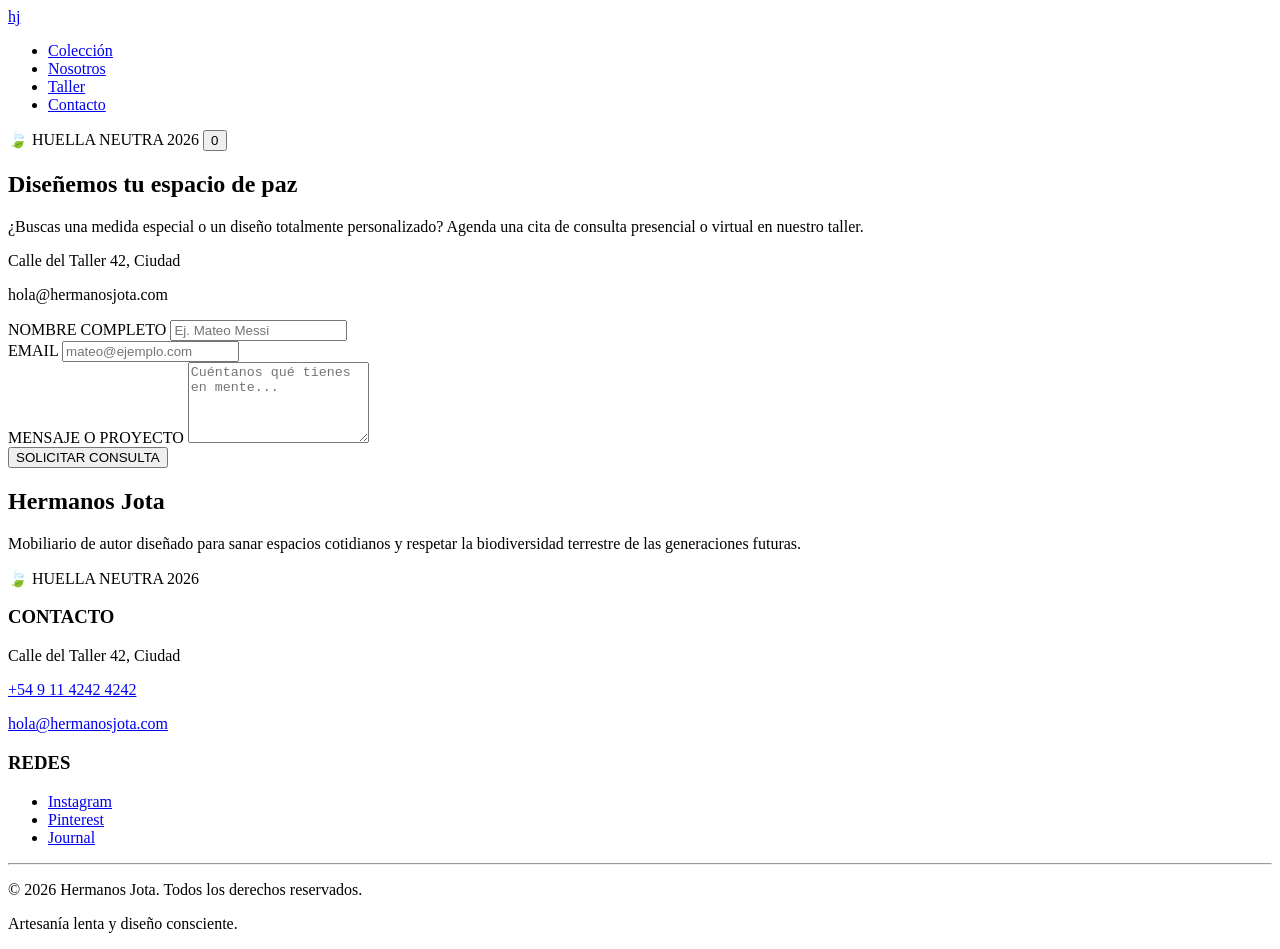
==== contacto.html @ 323327e2 "cree estructura HTML para home, contacto, productos y detalle" ====
<!DOCTYPE html>
<html lang="es">
<head>
    <meta charset="UTF-8">
    <meta name="viewport" content="width=device-width, initial-scale=1.0">
    <title>Hermanos Jota - Contacto</title>

    <link rel="preconnect" href="https://fonts.googleapis.com">
    <link rel="preconnect" href="https://fonts.gstatic.com" crossorigin>
    <link href="https://fonts.googleapis.com/css2?family=Inter:wght@300;400;500;700&family=Playfair+Display:ital,wght@0,400..700;1,400..700&display=swap" rel="stylesheet">

    <link rel="stylesheet" href="">
</head>
<body>
    <header class="encabezado-principal">
        <a href="index.html" class="logo">hj</a>
        <nav class="menu-navegacion">
            <ul>
                <li><a href="productos.html" class="enlace-navegacion">Colección</a></li>
                <li><a href="index.html#nosotros" class="enlace-navegacion">Nosotros</a></li>
                <li><a href="index.html#taller" class="enlace-navegacion">Taller</a></li>
                <li><a href="contacto.html" class="enlace-navegacion">Contacto</a></li>
            </ul>
        </nav>
        <div class="bloque-derecho-header">
            <span class="tag-huella">🍃 HUELLA NEUTRA 2026</span>
            <button class="boton-carrito" id="boton-carrito" aria-label="Ver carrito">
            <span id="contador-carrito">0</span>
            </button>
        </div>
    </header>

    <!--MAIN EXCLUSIVO DE LA PÁGINA DE CONTACTO-->
    <main>
        <section class="seccion-contacto-pagina">
            <!-- Izquierda: Textos -->
            <div class="info-contacto-pagina">
                <h1 class="titulo-contacto">Diseñemos tu espacio de paz</h1>
                <p class="descripcion-contacto">¿Buscas una medida especial o un diseño totalmente personalizado? Agenda una cita de consulta presencial o virtual en nuestro taller.</p>
                
                <p class="dato-contacto">Calle del Taller 42, Ciudad</p>
                <p class="dato-contacto">hola@hermanosjota.com</p>
            </div>

            <!--Derecha: Formulario-->
            <div class="formulario">
                <form id="formulario-contacto" class="formulario-contacto">
                    <div>
                        <div>
                            <label for="nombre">NOMBRE COMPLETO</label>
                            <input type="text" id="nombre" name="nombre" class="campo-formulario" placeholder="Ej. Mateo Messi" required>
                        </div>
                        <div>
                            <label for="email" >EMAIL</label>
                            <input type="email" id="email" name="email" class="campo-formulario" placeholder="mateo@ejemplo.com" required>
                        </div>
                    </div>

                    <div>
                        <label for="mensaje">MENSAJE O PROYECTO</label>
                        <textarea id="mensaje" name="mensaje" class="campo-formulario" rows="5" placeholder="Cuéntanos qué tienes en mente..." required></textarea>
                    </div>

                    <button type="submit" class="boton-principal">SOLICITAR CONSULTA</button>
                </form>
            </div>

        </section>
    </main>

    <footer class="pie-pagina">
        <div class="footer-contenido"> 
            <div class="footer-columna info-marca">
                <h2 class="footer-logo">Hermanos Jota</h2>
                <p class="footer-descripcion">
                    Mobiliario de autor diseñado para sanar espacios cotidianos y respetar la biodiversidad terrestre de las generaciones futuras.
                </p>
                <span class="tag-huella-footer">🍃 HUELLA NEUTRA 2026</span>
            </div>

            <div class="footer-columna">
                <h3 class="footer-titulo-seccion">CONTACTO</h3>
                <p>Calle del Taller 42, Ciudad</p>
                <p><a href="tel:+5491142424242">+54 9 11 4242 4242</a></p>
                <p><a href="mailto:hola@hermanosjota.com">hola@hermanosjota.com</a></p>
            </div>

            <div class="footer-columna">
                <h3 class="footer-titulo-seccion">REDES</h3>
                <ul class="footer-redes">
                    <li><a href="https://instagram.com" target="_blank" rel="noopener noreferrer">Instagram</a></li>
                    <li><a href="https://pinterest.com" target="_blank" rel="noopener noreferrer">Pinterest</a></li>
                    <li><a href="#">Journal</a></li>
                </ul>
            </div>
        </div>

        <hr class="footer-linea">

        <div class="footer-inferior">
            <p>&copy; 2026 Hermanos Jota. Todos los derechos reservados.</p>
            <p class="footer-eslogan">Artesanía lenta y diseño consciente.</p>
        </div>
    </footer>

    <!--Script de contacto-->
    <script src="js/contacto.js"></script>
</body>
</html>
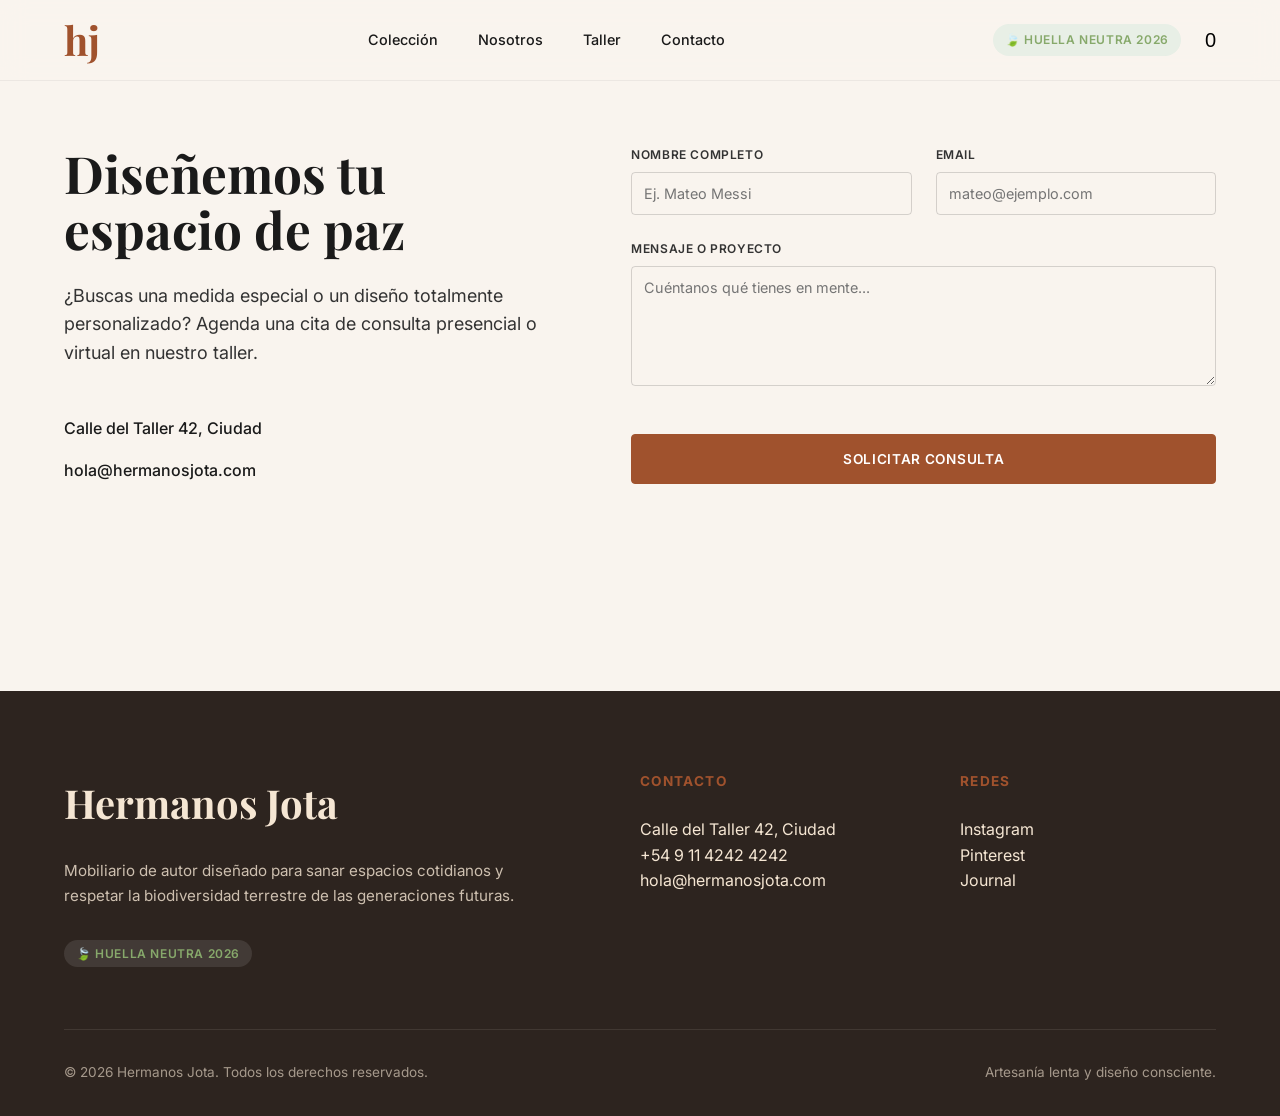
==== commit 1fa4fa21: "feat: agrega sistema de diseno base y layout completo" ====
--- a/contacto.html
+++ b/contacto.html
@@ -9,7 +9,8 @@
     <link rel="preconnect" href="https://fonts.gstatic.com" crossorigin>
     <link href="https://fonts.googleapis.com/css2?family=Inter:wght@300;400;500;700&family=Playfair+Display:ital,wght@0,400..700;1,400..700&display=swap" rel="stylesheet">
 
-    <link rel="stylesheet" href="">
+    <link rel="stylesheet" href="css/base.css">
+<link rel="stylesheet" href="css/layout.css">
 </head>
 <body>
     <header class="encabezado-principal">
--- a/css/base.css
+++ b/css/base.css
@@ -0,0 +1,144 @@
+/* ==========================================
+   VARIABLES DE MARCA (MANUAL 2026)
+   ========================================== */
+:root {
+    --color-siena-tostado: #A0522D;
+    --color-siena-hover: #8B4513;
+    --color-verde-salvia: #87A96B;
+    --color-verde-claro: #E8EFE6;
+    --color-alabastro-calido: #F5E6D3;
+    --color-alabastro-fondo: #F9F4EE; /* Variante más clara para el fondo general */
+    --color-vara-de-oro: #D4A437;
+    --color-negro: #1A1A1A;
+    --color-gris-oscuro: #333333;
+    --color-blanco: #FFFFFF;
+    --color-marron-oscuro: #2D241F; /* Para el footer */
+
+    --font-primary: 'Inter', sans-serif;
+    --font-secondary: 'Playfair Display', serif;
+}
+
+/* ==========================================
+   RESET Y ESTILOS GLOBALES
+   ========================================== */
+* {
+    margin: 0;
+    padding: 0;
+    box-sizing: border-box;
+}
+
+body {
+    font-family: var(--font-primary);
+    background-color: var(--color-alabastro-fondo);
+    color: var(--color-negro);
+    line-height: 1.6;
+    -webkit-font-smoothing: antialiased;
+}
+
+a {
+    text-decoration: none;
+    color: inherit;
+    transition: color 0.3s ease;
+}
+
+ul {
+    list-style: none;
+}
+
+/* Tipografía de Títulos */
+h1, h2, h3, .logo, .titulo-tarjeta-taller {
+    font-family: var(--font-secondary);
+    color: var(--color-negro);
+    font-weight: 700;
+}
+
+.subtitulo-superior {
+    font-size: 0.75rem;
+    font-weight: 700;
+    letter-spacing: 0.1em;
+    color: var(--color-verde-salvia);
+    text-transform: uppercase;
+    margin-bottom: 0.5rem;
+}
+
+/* ==========================================
+   BOTONES Y ETIQUETAS
+   ========================================== */
+.boton-principal, .boton-secundario {
+    display: inline-block;
+    padding: 12px 24px;
+    font-family: var(--font-primary);
+    font-size: 0.85rem;
+    font-weight: 600;
+    text-transform: uppercase;
+    letter-spacing: 0.05em;
+    border-radius: 4px;
+    cursor: pointer;
+    transition: all 0.3s ease;
+    text-align: center;
+}
+
+.boton-principal {
+    background-color: var(--color-siena-tostado);
+    color: var(--color-blanco);
+    border: 1px solid var(--color-siena-tostado);
+}
+
+.boton-principal:hover {
+    background-color: var(--color-siena-hover);
+}
+
+.boton-secundario {
+    background-color: transparent;
+    color: var(--color-negro);
+    border: 1px solid var(--color-negro);
+}
+
+.boton-secundario:hover {
+    background-color: var(--color-negro);
+    color: var(--color-blanco);
+}
+
+.tag-huella, .tag-huella-footer {
+    background-color: var(--color-verde-claro);
+    color: var(--color-verde-salvia);
+    padding: 6px 12px;
+    border-radius: 20px;
+    font-size: 0.75rem;
+    font-weight: 600;
+    letter-spacing: 0.05em;
+}
+
+.tag-huella-footer {
+    background-color: rgba(255,255,255,0.1);
+    color: var(--color-verde-salvia);
+}
+
+/* ==========================================
+   FORMULARIOS BASE
+   ========================================== */
+label {
+    display: block;
+    font-size: 0.75rem;
+    font-weight: 600;
+    letter-spacing: 0.05em;
+    color: var(--color-gris-oscuro);
+    margin-bottom: 0.5rem;
+}
+
+.campo-formulario {
+    width: 100%;
+    padding: 12px;
+    border: 1px solid rgba(0,0,0,0.1);
+    border-radius: 4px;
+    background-color: var(--color-blanco);
+    font-family: var(--font-primary);
+    font-size: 0.9rem;
+    margin-bottom: 1.5rem;
+    transition: border-color 0.3s;
+}
+
+.campo-formulario:focus {
+    outline: none;
+    border-color: var(--color-siena-tostado);
+}
--- a/css/layout.css
+++ b/css/layout.css
@@ -0,0 +1,382 @@
+
+.encabezado-principal {
+    display: flex;
+    justify-content: space-between;
+    align-items: center;
+    padding: 1.25rem 5%; 
+    background-color: rgba(249, 244, 238, 0.85); 
+    backdrop-filter: blur(12px); 
+    -webkit-backdrop-filter: blur(12px);
+    border-bottom: 1px solid rgba(0, 0, 0, 0.05);
+    position: sticky;
+    top: 0;
+    z-index: 1000;
+}
+
+.logo {
+    font-size: 2.5rem;
+    color: var(--color-siena-tostado);
+    line-height: 1;
+    text-decoration: none;
+}
+
+.menu-navegacion ul {
+    display: flex;
+    gap: 2.5rem;
+}
+
+.enlace-navegacion {
+    font-size: 0.9rem;
+    font-weight: 500;
+    color: var(--color-negro);
+    transition: color 0.3s ease;
+}
+
+.enlace-navegacion:hover {
+    color: var(--color-siena-tostado);
+}
+
+.bloque-derecho-header {
+    display: flex;
+    align-items: center;
+    gap: 1.5rem;
+}
+
+.boton-carrito {
+    background: none;
+    border: none;
+    font-size: 1.25rem;
+    cursor: pointer;
+    display: flex;
+    align-items: center;
+    transition: transform 0.2s ease;
+}
+
+.boton-carrito:hover {
+    transform: scale(1.05);
+}
+
+main {
+    padding: 0 5%;
+    max-width: 1440px;
+    margin: 0 auto;
+}
+
+
+section {
+    margin-bottom: 8rem;
+}
+
+.seccion-hero {
+    padding: 8rem 0 2rem;
+    max-width: 650px;
+}
+
+.titulo-hero {
+
+    font-size: clamp(3rem, 5vw, 4.5rem);
+    line-height: 1.05;
+    margin-bottom: 1.5rem;
+    letter-spacing: -0.02em;
+}
+
+.seccion-hero p {
+    font-size: 1.125rem;
+    color: var(--color-gris-oscuro);
+    margin-bottom: 2.5rem;
+    max-width: 90%;
+}
+
+.botones-hero {
+    display: flex;
+    gap: 1rem;
+    flex-wrap: wrap; 
+}
+
+
+.seccion-cita {
+    padding: 2rem 0;
+    text-align: center;
+    max-width: 900px;
+    margin: 0 auto 8rem;
+}
+
+.texto-cita {
+    font-family: var(--font-secondary);
+    font-size: clamp(2rem, 3.5vw, 3rem);
+    line-height: 1.3;
+    margin-bottom: 2rem;
+    color: var(--color-negro);
+}
+
+.autor-cita {
+    font-size: 0.85rem;
+    font-weight: 600;
+    color: var(--color-gris-oscuro);
+    font-style: normal;
+    letter-spacing: 0.1em;
+    text-transform: uppercase;
+}
+
+
+.seccion-destacados {
+    position: relative; 
+}
+
+.seccion-destacados h2 {
+    font-size: clamp(2rem, 3vw, 2.75rem);
+    margin-bottom: 3rem;
+    max-width: 70%; 
+}
+
+.seccion-destacados .boton-secundario {
+    position: absolute;
+    top: 0;
+    right: 0;
+}
+
+.contenedor-grilla {
+    display: grid;
+    grid-template-columns: repeat(auto-fill, minmax(300px, 1fr));
+    gap: 2.5rem;
+}
+
+
+.seccion-taller .titulo-taller {
+    font-size: clamp(2rem, 3vw, 2.75rem);
+    margin-bottom: 3rem;
+}
+
+.contenedor-taller {
+    display: grid;
+    grid-template-columns: 1fr 1fr;
+    gap: 2rem;
+    align-items: stretch;
+}
+
+.taller-imagen-caja {
+    position: relative;
+    border-radius: 24px; 
+    overflow: hidden;
+    min-height: 500px;
+}
+
+.imagen-taller-foto {
+    width: 100%;
+    height: 100%;
+    object-fit: cover;
+    transition: transform 0.5s ease;
+}
+
+.taller-imagen-caja:hover .imagen-taller-foto {
+    transform: scale(1.03); 
+}
+
+.texto-superpuesto {
+    position: absolute;
+    inset: 0;
+    background: linear-gradient(to top, rgba(0,0,0,0.8) 0%, transparent 60%);
+    color: var(--color-blanco);
+    font-size: clamp(1.5rem, 2vw, 2rem);
+    display: flex;
+    align-items: flex-end;
+    padding: 3rem;
+    margin: 0;
+}
+
+.taller-tarjetas-caja {
+    display: flex;
+    flex-direction: column;
+    gap: 2rem;
+}
+
+.tarjeta-info-taller {
+    padding: 3rem;
+    border-radius: 24px;
+    flex: 1;
+    display: flex;
+    flex-direction: column;
+    justify-content: center;
+}
+
+.tarjeta-clara {
+    background-color: var(--color-blanco);
+    box-shadow: 0 4px 20px rgba(0,0,0,0.02); /* Sombra sutil */
+}
+
+.tarjeta-verde {
+    background-color: var(--color-verde-claro);
+}
+
+.titulo-tarjeta-taller {
+    font-size: 1.5rem;
+    margin-bottom: 1rem;
+}
+
+.seccion-contacto-pagina {
+    display: grid;
+    grid-template-columns: 1fr 1.2fr; /* El formulario toma un poco más de espacio */
+    gap: 5rem;
+    padding: 4rem 0;
+}
+
+.titulo-contacto {
+    font-size: clamp(3rem, 4vw, 4rem);
+    line-height: 1.1;
+    margin-bottom: 1.5rem;
+}
+
+.descripcion-contacto {
+    font-size: 1.125rem;
+    color: var(--color-gris-oscuro);
+    margin-bottom: 3rem;
+}
+
+.info-contacto-pagina .dato-contacto {
+    display: flex;
+    align-items: center;
+    gap: 0.5rem;
+    margin-bottom: 1rem;
+    font-weight: 500;
+}
+
+.formulario-contacto > div:first-child {
+    display: grid;
+    grid-template-columns: 1fr 1fr;
+    gap: 1.5rem;
+}
+
+.campo-formulario {
+    background-color: transparent;
+    border: 1px solid rgba(0, 0, 0, 0.15);
+}
+
+textarea.campo-formulario {
+    resize: vertical;
+    min-height: 120px;
+}
+
+.formulario-contacto .boton-principal {
+    width: 100%;
+    margin-top: 1rem;
+    padding: 1rem;
+}
+
+.pie-pagina {
+    background-color: var(--color-marron-oscuro);
+    color: var(--color-alabastro-calido);
+    padding: 5rem 5% 2rem; 
+}
+
+.footer-contenido {
+    display: grid;
+    grid-template-columns: 2fr 1fr 1fr;
+    gap: 4rem;
+    margin-bottom: 4rem;
+}
+
+.footer-logo {
+    color: var(--color-alabastro-calido);
+    font-size: 2.5rem;
+    margin-bottom: 1.5rem;
+}
+
+.footer-descripcion {
+    opacity: 0.8;
+    margin-bottom: 2rem;
+    max-width: 450px;
+    font-size: 0.95rem;
+}
+
+.footer-titulo-seccion {
+    font-family: var(--font-primary);
+    font-size: 0.85rem;
+    letter-spacing: 0.1em;
+    color: var(--color-siena-tostado);
+    margin-bottom: 1.5rem;
+}
+
+.footer-linea {
+    border: none;
+    height: 1px;
+    background-color: rgba(245, 230, 211, 0.1); 
+    margin-bottom: 2rem;
+}
+
+.footer-inferior {
+    display: flex;
+    justify-content: space-between;
+    font-size: 0.85rem;
+    opacity: 0.6;
+}
+
+@media (max-width: 1024px) {
+    .contenedor-taller, 
+    .seccion-contacto-pagina {
+        gap: 3rem;
+    }
+}
+
+@media (max-width: 768px) {
+  
+    .encabezado-principal {
+        flex-direction: column;
+        padding: 1.5rem;
+        gap: 1.5rem;
+    }
+    
+    .menu-navegacion ul {
+        flex-wrap: wrap;
+        justify-content: center;
+        gap: 1.5rem;
+    }
+    
+    section {
+        margin-bottom: 5rem;
+    }
+
+    .seccion-hero {
+        padding: 4rem 0 0;
+        text-align: center;
+        margin: 0 auto;
+    }
+
+    .botones-hero {
+        justify-content: center;
+    }
+
+   
+    .seccion-destacados h2 {
+        max-width: 100%;
+        margin-bottom: 1.5rem;
+    }
+    
+    .seccion-destacados .boton-secundario {
+        position: relative;
+        display: block;
+        margin-bottom: 2rem;
+        text-align: center;
+    }
+
+    .contenedor-taller, 
+    .seccion-contacto-pagina,
+    .footer-contenido {
+        grid-template-columns: 1fr;
+    }
+
+    .formulario-contacto > div:first-child {
+        grid-template-columns: 1fr;
+        gap: 0;
+    }
+
+    .taller-imagen-caja {
+        min-height: 350px;
+    }
+
+    .footer-inferior {
+        flex-direction: column;
+        align-items: center;
+        gap: 1rem;
+        text-align: center;
+    }
+}
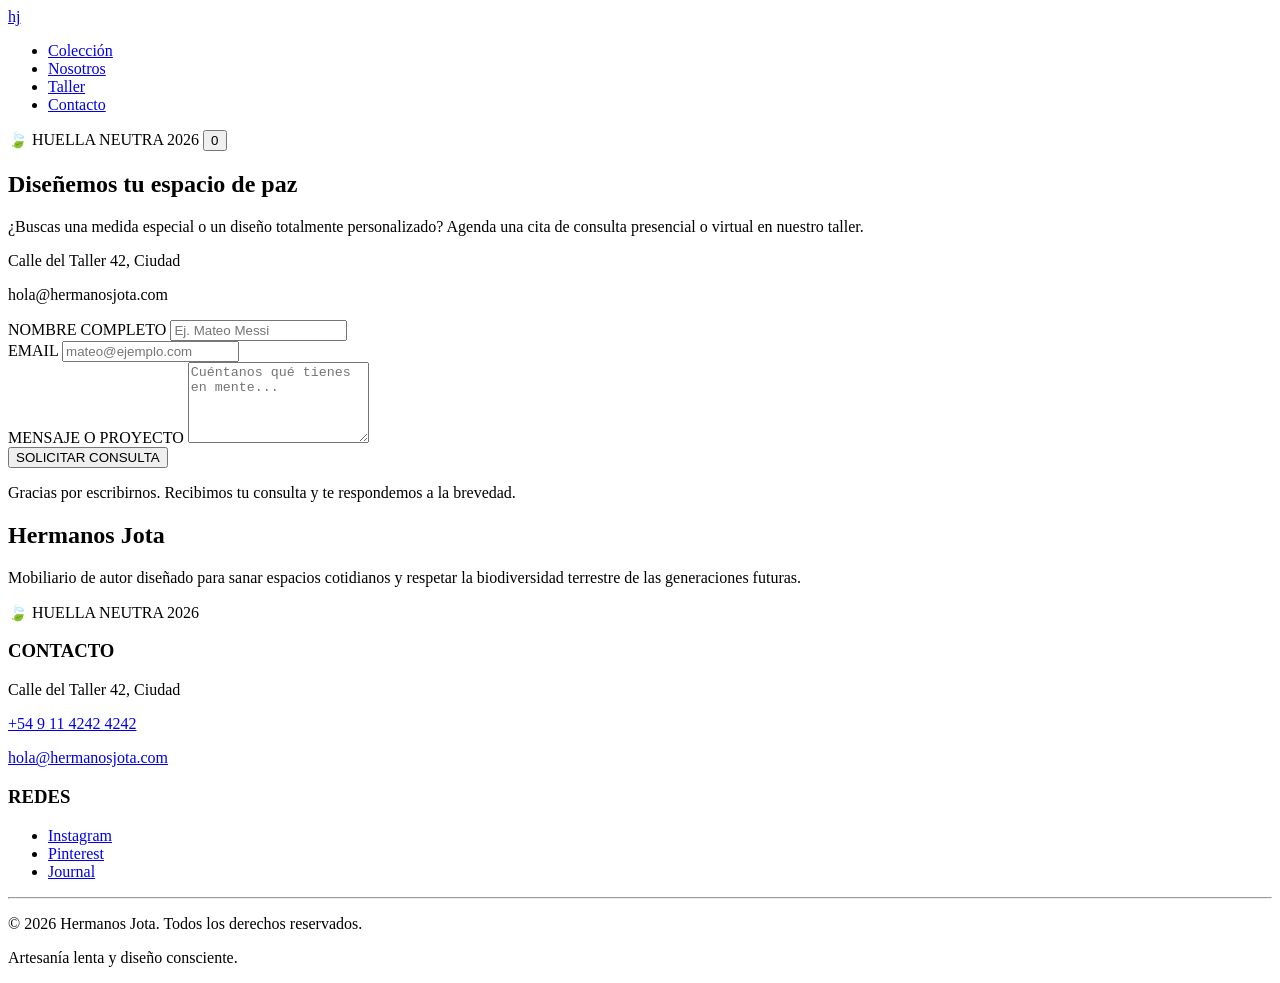
==== commit 6a707d0f: "Agrego clase contador-carrito y preparo el formulario para la validacion de contacto.js" ====
--- a/contacto.html
+++ b/contacto.html
@@ -9,8 +9,7 @@
     <link rel="preconnect" href="https://fonts.gstatic.com" crossorigin>
     <link href="https://fonts.googleapis.com/css2?family=Inter:wght@300;400;500;700&family=Playfair+Display:ital,wght@0,400..700;1,400..700&display=swap" rel="stylesheet">
 
-    <link rel="stylesheet" href="css/base.css">
-<link rel="stylesheet" href="css/layout.css">
+    <link rel="stylesheet" href="">
 </head>
 <body>
     <header class="encabezado-principal">
@@ -26,7 +25,7 @@
         <div class="bloque-derecho-header">
             <span class="tag-huella">🍃 HUELLA NEUTRA 2026</span>
             <button class="boton-carrito" id="boton-carrito" aria-label="Ver carrito">
-            <span id="contador-carrito">0</span>
+            <span class="contador-carrito" id="contador-carrito">0</span>
             </button>
         </div>
     </header>
@@ -45,24 +44,40 @@
 
             <!--Derecha: Formulario-->
             <div class="formulario">
-                <form id="formulario-contacto" class="formulario-contacto">
-                    <div>
-                        <div>
+                <!-- novalidate: apaga la validacion propia del navegador para que el evento
+                 submit llegue a js/contacto.js y corra SU validacion -->
+                <!-- La clase "form-consulta" es la que busca js/contacto.js para engancharse.
+                     "novalidate" apaga la validacion propia del navegador, para que el evento
+                     submit llegue al JS y corra la validacion escrita a mano. -->
+                <form id="formulario-contacto" class="formulario-contacto form-consulta" novalidate>
+
+                    <div class="fila-formulario">
+                        <!-- Cada campo va envuelto en un div con id="campo-XXX":
+                             js/contacto.js le agrega la clase "campo--error" cuando falla. -->
+                        <div id="campo-nombre" class="grupo-campo">
                             <label for="nombre">NOMBRE COMPLETO</label>
                             <input type="text" id="nombre" name="nombre" class="campo-formulario" placeholder="Ej. Mateo Messi" required>
+                            <!-- Aca adentro escribe el texto del error js/contacto.js -->
+                            <span id="error-nombre" class="mensaje-error"></span>
                         </div>
-                        <div>
-                            <label for="email" >EMAIL</label>
+
+                        <div id="campo-email" class="grupo-campo">
+                            <label for="email">EMAIL</label>
                             <input type="email" id="email" name="email" class="campo-formulario" placeholder="mateo@ejemplo.com" required>
+                            <span id="error-email" class="mensaje-error"></span>
                         </div>
                     </div>
 
-                    <div>
+                    <div id="campo-mensaje" class="grupo-campo">
                         <label for="mensaje">MENSAJE O PROYECTO</label>
                         <textarea id="mensaje" name="mensaje" class="campo-formulario" rows="5" placeholder="Cuéntanos qué tienes en mente..." required></textarea>
+                        <span id="error-mensaje" class="mensaje-error"></span>
                     </div>
 
                     <button type="submit" class="boton-principal">SOLICITAR CONSULTA</button>
+
+                    <!-- Arranca oculto. js/contacto.js le saca la clase "oculto" al enviar bien. -->
+                    <p class="mensaje-exito oculto">Gracias por escribirnos. Recibimos tu consulta y te respondemos a la brevedad.</p>
                 </form>
             </div>
 
@@ -105,6 +120,7 @@
     </footer>
 
     <!--Script de contacto-->
+    <script src="js/carrito.js"></script>
     <script src="js/contacto.js"></script>
 </body>
 </html>
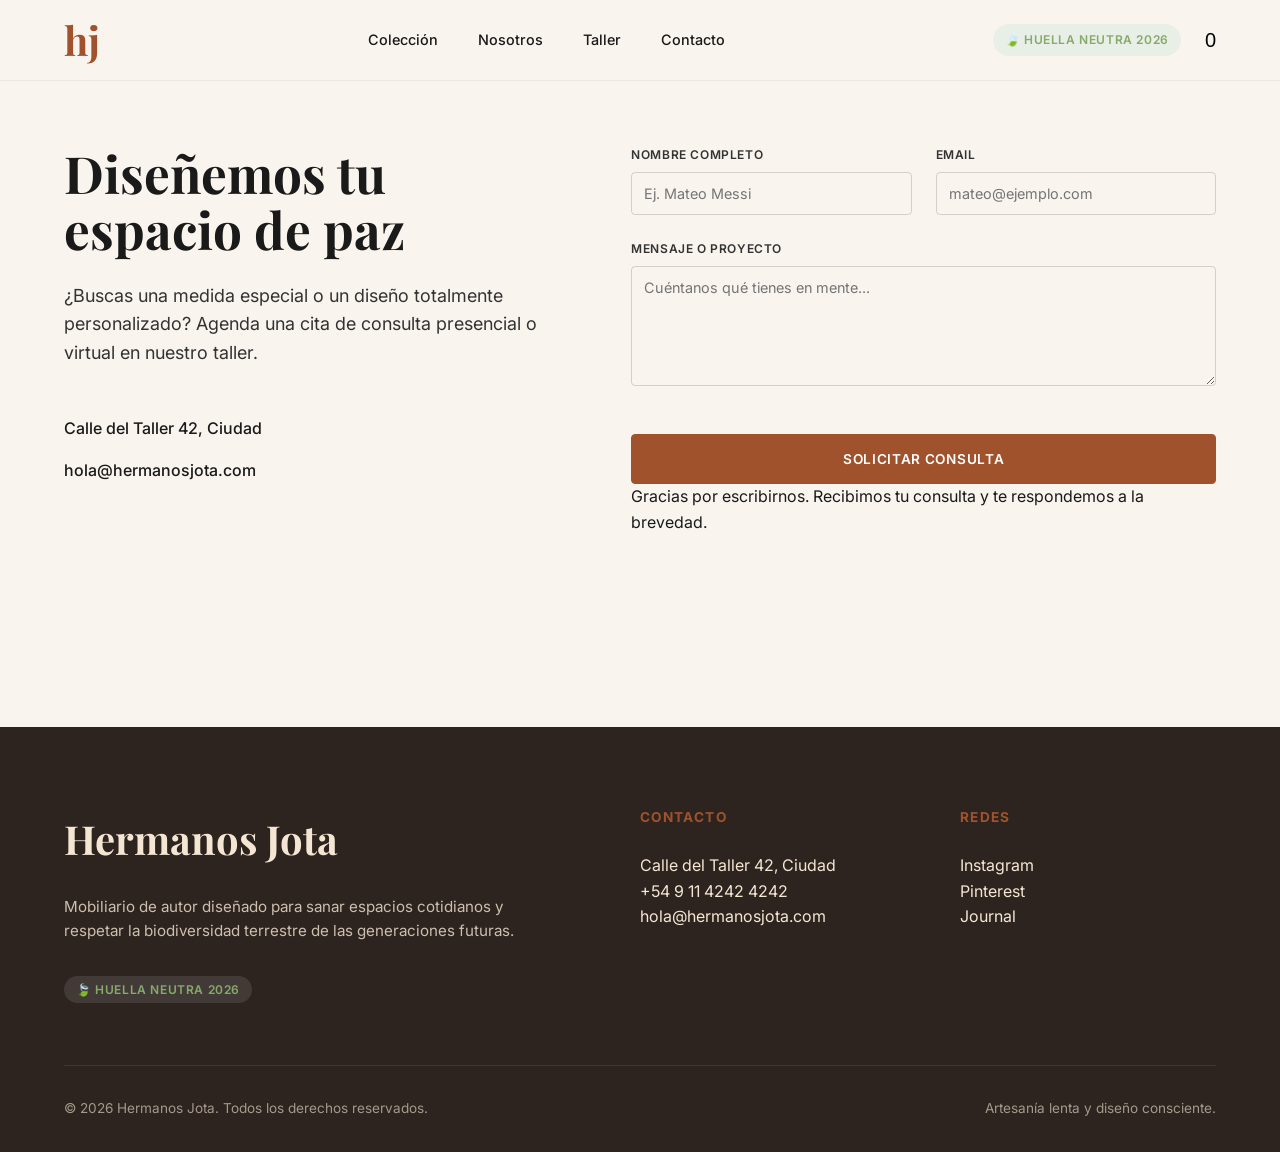
==== commit bfe79641: "Merge remote-tracking branch 'origin/feature/css-base' into feature/javascript" ====
--- a/contacto.html
+++ b/contacto.html
@@ -9,7 +9,8 @@
     <link rel="preconnect" href="https://fonts.gstatic.com" crossorigin>
     <link href="https://fonts.googleapis.com/css2?family=Inter:wght@300;400;500;700&family=Playfair+Display:ital,wght@0,400..700;1,400..700&display=swap" rel="stylesheet">
 
-    <link rel="stylesheet" href="">
+    <link rel="stylesheet" href="css/base.css">
+<link rel="stylesheet" href="css/layout.css">
 </head>
 <body>
     <header class="encabezado-principal">
--- a/css/base.css
+++ b/css/base.css
@@ -0,0 +1,144 @@
+/* ==========================================
+   VARIABLES DE MARCA (MANUAL 2026)
+   ========================================== */
+:root {
+    --color-siena-tostado: #A0522D;
+    --color-siena-hover: #8B4513;
+    --color-verde-salvia: #87A96B;
+    --color-verde-claro: #E8EFE6;
+    --color-alabastro-calido: #F5E6D3;
+    --color-alabastro-fondo: #F9F4EE; /* Variante más clara para el fondo general */
+    --color-vara-de-oro: #D4A437;
+    --color-negro: #1A1A1A;
+    --color-gris-oscuro: #333333;
+    --color-blanco: #FFFFFF;
+    --color-marron-oscuro: #2D241F; /* Para el footer */
+
+    --font-primary: 'Inter', sans-serif;
+    --font-secondary: 'Playfair Display', serif;
+}
+
+/* ==========================================
+   RESET Y ESTILOS GLOBALES
+   ========================================== */
+* {
+    margin: 0;
+    padding: 0;
+    box-sizing: border-box;
+}
+
+body {
+    font-family: var(--font-primary);
+    background-color: var(--color-alabastro-fondo);
+    color: var(--color-negro);
+    line-height: 1.6;
+    -webkit-font-smoothing: antialiased;
+}
+
+a {
+    text-decoration: none;
+    color: inherit;
+    transition: color 0.3s ease;
+}
+
+ul {
+    list-style: none;
+}
+
+/* Tipografía de Títulos */
+h1, h2, h3, .logo, .titulo-tarjeta-taller {
+    font-family: var(--font-secondary);
+    color: var(--color-negro);
+    font-weight: 700;
+}
+
+.subtitulo-superior {
+    font-size: 0.75rem;
+    font-weight: 700;
+    letter-spacing: 0.1em;
+    color: var(--color-verde-salvia);
+    text-transform: uppercase;
+    margin-bottom: 0.5rem;
+}
+
+/* ==========================================
+   BOTONES Y ETIQUETAS
+   ========================================== */
+.boton-principal, .boton-secundario {
+    display: inline-block;
+    padding: 12px 24px;
+    font-family: var(--font-primary);
+    font-size: 0.85rem;
+    font-weight: 600;
+    text-transform: uppercase;
+    letter-spacing: 0.05em;
+    border-radius: 4px;
+    cursor: pointer;
+    transition: all 0.3s ease;
+    text-align: center;
+}
+
+.boton-principal {
+    background-color: var(--color-siena-tostado);
+    color: var(--color-blanco);
+    border: 1px solid var(--color-siena-tostado);
+}
+
+.boton-principal:hover {
+    background-color: var(--color-siena-hover);
+}
+
+.boton-secundario {
+    background-color: transparent;
+    color: var(--color-negro);
+    border: 1px solid var(--color-negro);
+}
+
+.boton-secundario:hover {
+    background-color: var(--color-negro);
+    color: var(--color-blanco);
+}
+
+.tag-huella, .tag-huella-footer {
+    background-color: var(--color-verde-claro);
+    color: var(--color-verde-salvia);
+    padding: 6px 12px;
+    border-radius: 20px;
+    font-size: 0.75rem;
+    font-weight: 600;
+    letter-spacing: 0.05em;
+}
+
+.tag-huella-footer {
+    background-color: rgba(255,255,255,0.1);
+    color: var(--color-verde-salvia);
+}
+
+/* ==========================================
+   FORMULARIOS BASE
+   ========================================== */
+label {
+    display: block;
+    font-size: 0.75rem;
+    font-weight: 600;
+    letter-spacing: 0.05em;
+    color: var(--color-gris-oscuro);
+    margin-bottom: 0.5rem;
+}
+
+.campo-formulario {
+    width: 100%;
+    padding: 12px;
+    border: 1px solid rgba(0,0,0,0.1);
+    border-radius: 4px;
+    background-color: var(--color-blanco);
+    font-family: var(--font-primary);
+    font-size: 0.9rem;
+    margin-bottom: 1.5rem;
+    transition: border-color 0.3s;
+}
+
+.campo-formulario:focus {
+    outline: none;
+    border-color: var(--color-siena-tostado);
+}
--- a/css/layout.css
+++ b/css/layout.css
@@ -0,0 +1,382 @@
+
+.encabezado-principal {
+    display: flex;
+    justify-content: space-between;
+    align-items: center;
+    padding: 1.25rem 5%; 
+    background-color: rgba(249, 244, 238, 0.85); 
+    backdrop-filter: blur(12px); 
+    -webkit-backdrop-filter: blur(12px);
+    border-bottom: 1px solid rgba(0, 0, 0, 0.05);
+    position: sticky;
+    top: 0;
+    z-index: 1000;
+}
+
+.logo {
+    font-size: 2.5rem;
+    color: var(--color-siena-tostado);
+    line-height: 1;
+    text-decoration: none;
+}
+
+.menu-navegacion ul {
+    display: flex;
+    gap: 2.5rem;
+}
+
+.enlace-navegacion {
+    font-size: 0.9rem;
+    font-weight: 500;
+    color: var(--color-negro);
+    transition: color 0.3s ease;
+}
+
+.enlace-navegacion:hover {
+    color: var(--color-siena-tostado);
+}
+
+.bloque-derecho-header {
+    display: flex;
+    align-items: center;
+    gap: 1.5rem;
+}
+
+.boton-carrito {
+    background: none;
+    border: none;
+    font-size: 1.25rem;
+    cursor: pointer;
+    display: flex;
+    align-items: center;
+    transition: transform 0.2s ease;
+}
+
+.boton-carrito:hover {
+    transform: scale(1.05);
+}
+
+main {
+    padding: 0 5%;
+    max-width: 1440px;
+    margin: 0 auto;
+}
+
+
+section {
+    margin-bottom: 8rem;
+}
+
+.seccion-hero {
+    padding: 8rem 0 2rem;
+    max-width: 650px;
+}
+
+.titulo-hero {
+
+    font-size: clamp(3rem, 5vw, 4.5rem);
+    line-height: 1.05;
+    margin-bottom: 1.5rem;
+    letter-spacing: -0.02em;
+}
+
+.seccion-hero p {
+    font-size: 1.125rem;
+    color: var(--color-gris-oscuro);
+    margin-bottom: 2.5rem;
+    max-width: 90%;
+}
+
+.botones-hero {
+    display: flex;
+    gap: 1rem;
+    flex-wrap: wrap; 
+}
+
+
+.seccion-cita {
+    padding: 2rem 0;
+    text-align: center;
+    max-width: 900px;
+    margin: 0 auto 8rem;
+}
+
+.texto-cita {
+    font-family: var(--font-secondary);
+    font-size: clamp(2rem, 3.5vw, 3rem);
+    line-height: 1.3;
+    margin-bottom: 2rem;
+    color: var(--color-negro);
+}
+
+.autor-cita {
+    font-size: 0.85rem;
+    font-weight: 600;
+    color: var(--color-gris-oscuro);
+    font-style: normal;
+    letter-spacing: 0.1em;
+    text-transform: uppercase;
+}
+
+
+.seccion-destacados {
+    position: relative; 
+}
+
+.seccion-destacados h2 {
+    font-size: clamp(2rem, 3vw, 2.75rem);
+    margin-bottom: 3rem;
+    max-width: 70%; 
+}
+
+.seccion-destacados .boton-secundario {
+    position: absolute;
+    top: 0;
+    right: 0;
+}
+
+.contenedor-grilla {
+    display: grid;
+    grid-template-columns: repeat(auto-fill, minmax(300px, 1fr));
+    gap: 2.5rem;
+}
+
+
+.seccion-taller .titulo-taller {
+    font-size: clamp(2rem, 3vw, 2.75rem);
+    margin-bottom: 3rem;
+}
+
+.contenedor-taller {
+    display: grid;
+    grid-template-columns: 1fr 1fr;
+    gap: 2rem;
+    align-items: stretch;
+}
+
+.taller-imagen-caja {
+    position: relative;
+    border-radius: 24px; 
+    overflow: hidden;
+    min-height: 500px;
+}
+
+.imagen-taller-foto {
+    width: 100%;
+    height: 100%;
+    object-fit: cover;
+    transition: transform 0.5s ease;
+}
+
+.taller-imagen-caja:hover .imagen-taller-foto {
+    transform: scale(1.03); 
+}
+
+.texto-superpuesto {
+    position: absolute;
+    inset: 0;
+    background: linear-gradient(to top, rgba(0,0,0,0.8) 0%, transparent 60%);
+    color: var(--color-blanco);
+    font-size: clamp(1.5rem, 2vw, 2rem);
+    display: flex;
+    align-items: flex-end;
+    padding: 3rem;
+    margin: 0;
+}
+
+.taller-tarjetas-caja {
+    display: flex;
+    flex-direction: column;
+    gap: 2rem;
+}
+
+.tarjeta-info-taller {
+    padding: 3rem;
+    border-radius: 24px;
+    flex: 1;
+    display: flex;
+    flex-direction: column;
+    justify-content: center;
+}
+
+.tarjeta-clara {
+    background-color: var(--color-blanco);
+    box-shadow: 0 4px 20px rgba(0,0,0,0.02); /* Sombra sutil */
+}
+
+.tarjeta-verde {
+    background-color: var(--color-verde-claro);
+}
+
+.titulo-tarjeta-taller {
+    font-size: 1.5rem;
+    margin-bottom: 1rem;
+}
+
+.seccion-contacto-pagina {
+    display: grid;
+    grid-template-columns: 1fr 1.2fr; /* El formulario toma un poco más de espacio */
+    gap: 5rem;
+    padding: 4rem 0;
+}
+
+.titulo-contacto {
+    font-size: clamp(3rem, 4vw, 4rem);
+    line-height: 1.1;
+    margin-bottom: 1.5rem;
+}
+
+.descripcion-contacto {
+    font-size: 1.125rem;
+    color: var(--color-gris-oscuro);
+    margin-bottom: 3rem;
+}
+
+.info-contacto-pagina .dato-contacto {
+    display: flex;
+    align-items: center;
+    gap: 0.5rem;
+    margin-bottom: 1rem;
+    font-weight: 500;
+}
+
+.formulario-contacto > div:first-child {
+    display: grid;
+    grid-template-columns: 1fr 1fr;
+    gap: 1.5rem;
+}
+
+.campo-formulario {
+    background-color: transparent;
+    border: 1px solid rgba(0, 0, 0, 0.15);
+}
+
+textarea.campo-formulario {
+    resize: vertical;
+    min-height: 120px;
+}
+
+.formulario-contacto .boton-principal {
+    width: 100%;
+    margin-top: 1rem;
+    padding: 1rem;
+}
+
+.pie-pagina {
+    background-color: var(--color-marron-oscuro);
+    color: var(--color-alabastro-calido);
+    padding: 5rem 5% 2rem; 
+}
+
+.footer-contenido {
+    display: grid;
+    grid-template-columns: 2fr 1fr 1fr;
+    gap: 4rem;
+    margin-bottom: 4rem;
+}
+
+.footer-logo {
+    color: var(--color-alabastro-calido);
+    font-size: 2.5rem;
+    margin-bottom: 1.5rem;
+}
+
+.footer-descripcion {
+    opacity: 0.8;
+    margin-bottom: 2rem;
+    max-width: 450px;
+    font-size: 0.95rem;
+}
+
+.footer-titulo-seccion {
+    font-family: var(--font-primary);
+    font-size: 0.85rem;
+    letter-spacing: 0.1em;
+    color: var(--color-siena-tostado);
+    margin-bottom: 1.5rem;
+}
+
+.footer-linea {
+    border: none;
+    height: 1px;
+    background-color: rgba(245, 230, 211, 0.1); 
+    margin-bottom: 2rem;
+}
+
+.footer-inferior {
+    display: flex;
+    justify-content: space-between;
+    font-size: 0.85rem;
+    opacity: 0.6;
+}
+
+@media (max-width: 1024px) {
+    .contenedor-taller, 
+    .seccion-contacto-pagina {
+        gap: 3rem;
+    }
+}
+
+@media (max-width: 768px) {
+  
+    .encabezado-principal {
+        flex-direction: column;
+        padding: 1.5rem;
+        gap: 1.5rem;
+    }
+    
+    .menu-navegacion ul {
+        flex-wrap: wrap;
+        justify-content: center;
+        gap: 1.5rem;
+    }
+    
+    section {
+        margin-bottom: 5rem;
+    }
+
+    .seccion-hero {
+        padding: 4rem 0 0;
+        text-align: center;
+        margin: 0 auto;
+    }
+
+    .botones-hero {
+        justify-content: center;
+    }
+
+   
+    .seccion-destacados h2 {
+        max-width: 100%;
+        margin-bottom: 1.5rem;
+    }
+    
+    .seccion-destacados .boton-secundario {
+        position: relative;
+        display: block;
+        margin-bottom: 2rem;
+        text-align: center;
+    }
+
+    .contenedor-taller, 
+    .seccion-contacto-pagina,
+    .footer-contenido {
+        grid-template-columns: 1fr;
+    }
+
+    .formulario-contacto > div:first-child {
+        grid-template-columns: 1fr;
+        gap: 0;
+    }
+
+    .taller-imagen-caja {
+        min-height: 350px;
+    }
+
+    .footer-inferior {
+        flex-direction: column;
+        align-items: center;
+        gap: 1rem;
+        text-align: center;
+    }
+}
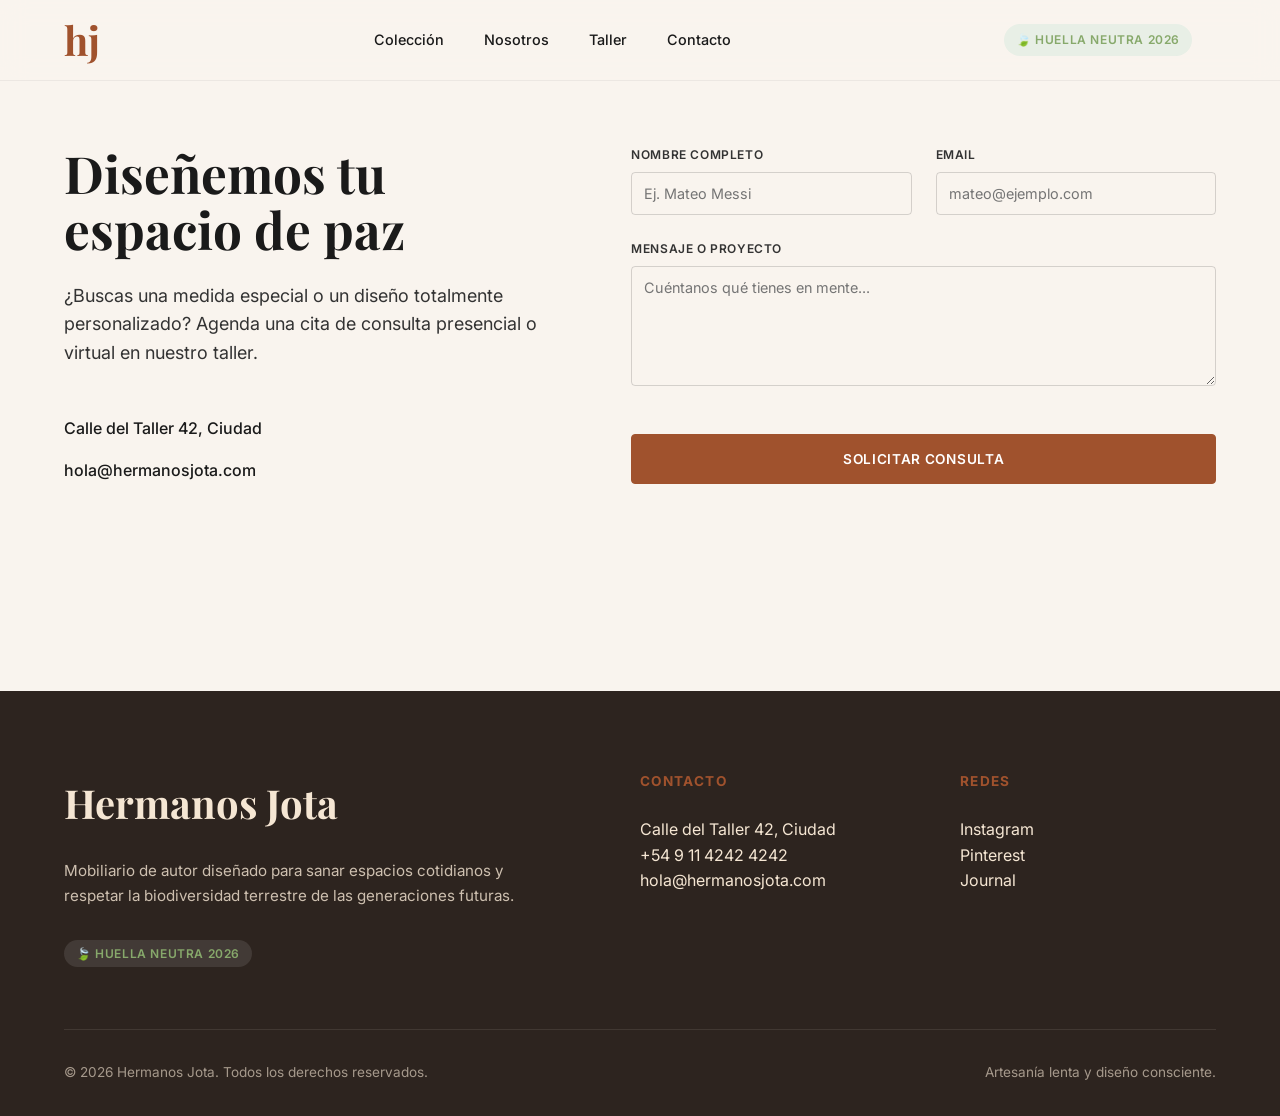
==== commit b81888f1: "Agrego componentes.css: rescato .contador-carrito y .contenido-hero del index.css de Lauchax, sumo l" ====
--- a/contacto.html
+++ b/contacto.html
@@ -11,6 +11,8 @@
 
     <link rel="stylesheet" href="css/base.css">
 <link rel="stylesheet" href="css/layout.css">
+<!-- Va ultimo: lo que se escriba aca gana sobre base y layout -->
+<link rel="stylesheet" href="css/componentes.css">
 </head>
 <body>
     <header class="encabezado-principal">
--- a/css/componentes.css
+++ b/css/componentes.css
@@ -0,0 +1,103 @@
+/* ============================================================
+   componentes.css  -  HOJA DE TRABAJO PENDIENTE
+
+   base.css   -> variables, reset y tipografia   (Matias)
+   layout.css -> estructura y responsive         (Matias)
+   este       -> lo que todavia no tiene estilos
+
+   Se carga ULTIMO en las 4 paginas, asi lo que se escriba aca
+   gana sobre las otras dos hojas sin pelear especificidad.
+   ============================================================ */
+
+
+/* ------------------------------------------------------------
+   RESCATADO de index.css (Lauchax)
+   Son las dos unicas reglas suyas que no estaban en base/layout.
+   ------------------------------------------------------------ */
+
+/* La bolita con el numero, arriba a la derecha del boton del carrito.
+
+   OJO: el .boton-carrito de layout.css NO es position: relative. Sin esto,
+   la bolita se posiciona contra el header (que es sticky, o sea posicionado)
+   y se sale 8px de la pantalla, generando scroll horizontal en las 4 paginas. */
+.boton-carrito {
+    position: relative;
+}
+
+.contador-carrito {
+    position: absolute;
+    top: -7px;
+    right: -8px;
+    min-width: 18px;
+    height: 18px;
+    padding: 0 4px;
+    border-radius: 9999px;
+    background-color: var(--color-siena-tostado, #A0522D);
+    color: var(--color-blanco, #FFFFFF);
+    font-family: var(--font-primary, 'Inter', sans-serif);
+    font-size: 0.7rem;
+    font-weight: 700;
+    line-height: 1;
+    display: flex;
+    align-items: center;
+    justify-content: center;
+    pointer-events: none; /* que no robe los clicks del boton */
+    z-index: 2;
+}
+
+.contenido-hero {
+    flex: 1;
+    max-width: 540px;
+    display: flex;
+    flex-direction: column;
+    align-items: flex-start;
+}
+
+
+/* ------------------------------------------------------------
+   UTILIDAD QUE NECESITAN DOS ARCHIVOS DE JS
+
+   js/carrito.js  -> se la pone al contador cuando esta en cero
+   js/contacto.js -> se la saca al mensaje de exito al enviar bien
+
+   Sin esta regla el mensaje de exito se ve desde que carga la
+   pagina, antes de que nadie envie nada.
+   ------------------------------------------------------------ */
+
+.oculto {
+    display: none !important;
+}
+
+
+/* ============================================================
+   DE ACA PARA ABAJO ESTA TODO POR ESCRIBIR
+   El detalle de cada bloque va en el documento aparte.
+   ============================================================ */
+
+
+/* --- Tarjetas de producto (home, catalogo y recomendados) --- */
+/* .contenedor-grilla ya esta en layout.css. Falta lo de adentro: */
+/* .tarjeta-producto .imagen-producto .nombre-producto
+   .descripcion-producto .precio-producto .boton-ver-detalle    */
+
+
+/* --- Pagina de catalogo --- */
+/* .pagina-catalogo .encabezado-catalogo .titulo-catalogo
+   .descripcion-catalogo .contenedor-filtros #campo-busqueda
+   .seccion-grilla-catalogo .contenedor-boton-cargar            */
+
+
+/* --- Pagina de detalle --- */
+/* .imagen-detalle .info-detalle .nombre-detalle .descripcion-detalle
+   .ficha-tecnica .fila-ficha .etiqueta-ficha .valor-ficha
+   .precio-detalle .seccion-historia .contenedor-historia
+   .titulo-historia .descripcion-historia                       */
+
+
+/* --- Formulario de contacto (validacion) --- */
+/* .grupo-campo .fila-formulario .mensaje-error .mensaje-exito
+   .campo--error                                                */
+
+
+/* --- Footer (lo que falta) --- */
+/* .footer-columna .info-marca .footer-redes .footer-eslogan     */
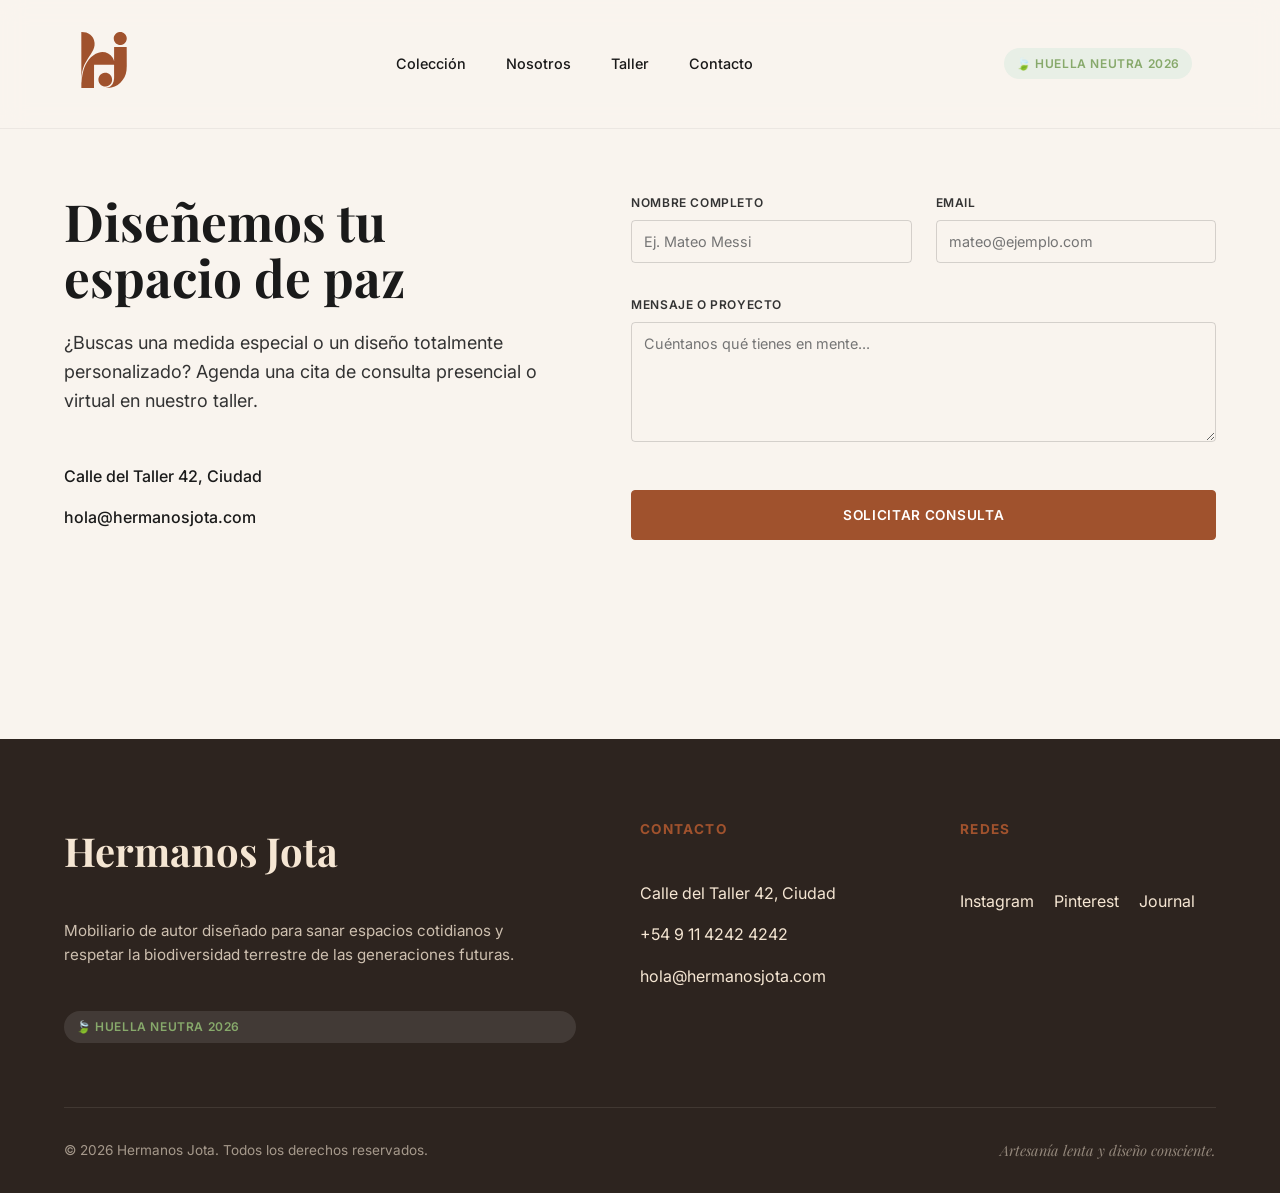
==== commit f25f9f5a: "Ajustes de formularios y estilos en CSS" ====
--- a/contacto.html
+++ b/contacto.html
@@ -16,7 +16,7 @@
 </head>
 <body>
     <header class="encabezado-principal">
-        <a href="index.html" class="logo">hj</a>
+        <a href="index.html"><img src="/assets/logo.svg" alt="Logo Hermanos Jota" class="logo"></a>
         <nav class="menu-navegacion">
             <ul>
                 <li><a href="productos.html" class="enlace-navegacion">Colección</a></li>
--- a/css/base.css
+++ b/css/base.css
@@ -141,4 +141,5 @@
 .campo-formulario:focus {
     outline: none;
     border-color: var(--color-siena-tostado);
-}+}
+
--- a/css/layout.css
+++ b/css/layout.css
@@ -13,12 +13,12 @@
     z-index: 1000;
 }
 
-.logo {
-    font-size: 2.5rem;
-    color: var(--color-siena-tostado);
-    line-height: 1;
-    text-decoration: none;
-}
+.logo   {
+    height: 80px; /* 120 es el tamaño original del logo segun lo que dice el manual de marca "120 para formatos digitales"*/
+    width: auto; /* y para mantener la proporción */
+}
+
+
 
 .menu-navegacion ul {
     display: flex;
--- a/css/componentes.css
+++ b/css/componentes.css
@@ -77,8 +77,83 @@
 
 /* --- Tarjetas de producto (home, catalogo y recomendados) --- */
 /* .contenedor-grilla ya esta en layout.css. Falta lo de adentro: */
-/* .tarjeta-producto .imagen-producto .nombre-producto
-   .descripcion-producto .precio-producto .boton-ver-detalle    */
+
+.tarjeta-producto {
+    display: grid;
+    grid-template-columns: 1fr auto;
+    grid-template-areas:
+        "imagen     imagen"
+        "nombre     precio"
+        "descripcion descripcion"
+        "boton      boton";
+    row-gap: 0.4rem;
+    column-gap: 0.75rem;
+}
+
+.imagen-producto {
+    grid-area: imagen;
+    width: 100%;
+    aspect-ratio: 4 / 3;
+    object-fit: contain;
+    padding: 1.4rem;
+    border-radius: 8px;
+    margin-bottom: 0.6rem;
+    background: linear-gradient(155deg, var(--color-alabastro-calido), var(--color-verde-claro));
+    filter: drop-shadow(0 10px 14px rgba(0, 0, 0, 0.12));
+}
+
+.nombre-producto {
+    grid-area: nombre;
+    font-size: 1.1rem;
+    align-self: baseline;
+}
+
+.precio-producto {
+    grid-area: precio;
+    font-family: var(--font-primary);
+    font-weight: 700;
+    font-size: 0.95rem;
+    color: var(--color-siena-tostado);
+    white-space: nowrap;
+    justify-self: end;
+    align-self: baseline;
+}
+
+.descripcion-producto {
+    grid-area: descripcion;
+    font-size: 0.88rem;
+    color: var(--color-gris-oscuro);
+    display: -webkit-box;
+    -webkit-line-clamp: 3;
+    -webkit-box-orient: vertical;
+    overflow: hidden;
+}
+
+
+
+.boton-ver-detalle {
+    grid-area: boton;
+    justify-self: start;
+    display: inline-flex;
+    align-items: center;
+    gap: 0.35rem;
+    font-family: var(--font-primary);
+    font-weight: 600;
+    font-size: 0.85rem;
+    color: var(--color-siena-tostado);
+    text-decoration: underline;
+    text-underline-offset: 3px;
+    margin-top: 0.2rem;
+}
+
+.boton-ver-detalle::after {
+    content: "→";
+    text-decoration: none;
+}
+
+.boton-ver-detalle:hover {
+    color: var(--color-siena-hover);
+}
 
 
 /* --- Pagina de catalogo --- */
@@ -101,3 +176,270 @@
 
 /* --- Footer (lo que falta) --- */
 /* .footer-columna .info-marca .footer-redes .footer-eslogan     */
+
+/* ==========================================================================
+   1. PÁGINA DE CATÁLOGO
+   ========================================================================== */
+
+/* ==========================================================================
+   1. PÁGINA DE CATÁLOGO
+   ========================================================================== */
+
+.pagina-catalogo {
+  max-width: 1200px;
+  margin: 0 auto;
+  padding: 3rem 1.5rem;
+}
+
+.encabezado-catalogo {
+  text-align: center;
+  margin-bottom: 3rem;
+}
+
+.titulo-catalogo {
+  font-size: 2.5rem;
+  margin-bottom: 0.75rem;
+}
+
+.descripcion-catalogo {
+  font-size: 1rem;
+  color: var(--color-gris-oscuro);
+  max-width: 600px;
+  margin: 0 auto;
+}
+
+.contenedor-filtros {
+  display: flex;
+  justify-content: center;
+  align-items: center;
+  margin-bottom: 2.5rem;
+}
+
+#campo-busqueda {
+  width: 100%;
+  max-width: 450px;
+  padding: 12px 16px;
+  border: 1px solid rgba(0, 0, 0, 0.15);
+  border-radius: 4px;
+  background-color: var(--color-blanco);
+  font-family: var(--font-primary);
+  font-size: 0.9rem;
+  color: var(--color-negro);
+  transition: border-color 0.3s ease, box-shadow 0.3s ease;
+}
+
+#campo-busqueda:focus {
+  outline: none;
+  border-color: var(--color-siena-tostado);
+  box-shadow: 0 0 0 3px rgba(160, 82, 45, 0.15);
+}
+
+.seccion-grilla-catalogo {
+  display: grid;
+  grid-template-columns: repeat(auto-fill, minmax(280px, 1fr));
+  gap: 2rem;
+  margin-bottom: 3rem;
+}
+
+.contenedor-boton-cargar {
+  display: flex;
+  justify-content: center;
+  margin-top: 2rem;
+}
+
+
+/* ==========================================================================
+   2. PÁGINA DE DETALLE
+   ========================================================================== */
+
+.imagen-detalle {
+  width: 100%;
+  max-width: 550px;
+  height: auto;
+  border-radius: 4px;
+  object-fit: cover;
+}
+
+.info-detalle {
+  display: flex;
+  flex-direction: column;
+  gap: 1.25rem;
+}
+
+.nombre-detalle {
+  font-size: 2.25rem;
+  line-height: 1.2;
+}
+
+.descripcion-detalle {
+  font-size: 1rem;
+  color: var(--color-gris-oscuro);
+  line-height: 1.7;
+}
+
+.ficha-tecnica {
+  width: 100%;
+  border-collapse: collapse;
+  margin: 1.5rem 0;
+  background-color: var(--color-blanco);
+  border-radius: 4px;
+  overflow: hidden;
+  border: 1px solid rgba(0, 0, 0, 0.05);
+}
+
+.fila-ficha {
+  border-bottom: 1px solid rgba(0, 0, 0, 0.08);
+}
+
+.fila-ficha:last-child {
+  border-bottom: none;
+}
+
+.etiqueta-ficha {
+  padding: 12px 16px;
+  font-size: 0.85rem;
+  font-weight: 600;
+  color: var(--color-gris-oscuro);
+  text-align: left;
+  text-transform: uppercase;
+  letter-spacing: 0.05em;
+  width: 40%;
+  background-color: rgba(245, 230, 211, 0.2);
+}
+
+.valor-ficha {
+  padding: 12px 16px;
+  font-size: 0.9rem;
+  color: var(--color-negro);
+}
+
+.precio-detalle {
+  font-family: var(--font-secondary);
+  font-size: 2rem;
+  font-weight: 700;
+  color: var(--color-siena-tostado);
+}
+
+.seccion-historia {
+  margin-top: 3.5rem;
+  padding-top: 2.5rem;
+  border-top: 1px solid rgba(0, 0, 0, 0.1);
+}
+
+.contenedor-historia {
+  max-width: 800px;
+  margin: 0 auto;
+  background-color: var(--color-blanco);
+  padding: 2.5rem;
+  border-radius: 4px;
+  border-left: 4px solid var(--color-verde-salvia);
+}
+
+.titulo-historia {
+  font-size: 1.75rem;
+  margin-bottom: 1rem;
+}
+
+.descripcion-historia {
+  font-size: 1rem;
+  color: var(--color-gris-oscuro);
+  line-height: 1.7;
+}
+
+
+/* ==========================================================================
+   3. FORMULARIO DE CONTACTO (VALIDACIÓN)
+   ========================================================================== */
+
+.grupo-campo {
+  display: flex;
+  flex-direction: column;
+  margin-bottom: 0.5rem;
+}
+
+.fila-formulario {
+  display: flex;
+  gap: 1.5rem;
+  width: 100%;
+}
+
+.fila-formulario .grupo-campo {
+  flex: 1;
+}
+
+.mensaje-error {
+  font-size: 0.75rem;
+  font-weight: 600;
+  color: #C53030;
+  margin-top: -1rem;
+  margin-bottom: 1rem;
+  display: block;
+}
+
+.mensaje-exito {
+  font-size: 0.85rem;
+  font-weight: 600;
+  color: #276749;
+  background-color: var(--color-verde-claro);
+  border: 1px solid var(--color-verde-salvia);
+  padding: 12px 16px;
+  border-radius: 4px;
+  margin-top: 1rem;
+  text-align: center;
+}
+
+.campo--error {
+  border-color: #C53030 !important;
+  background-color: #FFF5F5;
+}
+
+.campo--error:focus {
+  border-color: #C53030 !important;
+  box-shadow: 0 0 0 3px rgba(197, 48, 48, 0.15) !important;
+}
+
+
+/* ==========================================================================
+   4. FOOTER (LO QUE FALTA)
+   ========================================================================== */
+
+.footer-columna {
+  display: flex;
+  flex-direction: column;
+  gap: 1rem;
+  flex: 1;
+  min-width: 220px;
+}
+
+.info-marca {
+  display: flex;
+  flex-direction: column;
+  gap: 0.75rem;
+  color: var(--color-alabastro-calido);
+}
+
+.footer-redes {
+  display: flex;
+  align-items: center;
+  gap: 1.25rem;
+  margin-top: 0.5rem;
+}
+
+.footer-redes a {
+  color: var(--color-alabastro-calido);
+  transition: color 0.3s ease, transform 0.3s ease;
+}
+
+.footer-redes a:hover {
+  color: var(--color-vara-de-oro);
+  transform: translateY(-2px);
+}
+
+.footer-eslogan {
+  font-family: var(--font-secondary);
+  font-size: 0.9rem;
+  font-style: italic;
+  color: var(--color-alabastro-calido);
+  opacity: 0.85;
+  line-height: 1.5;
+}
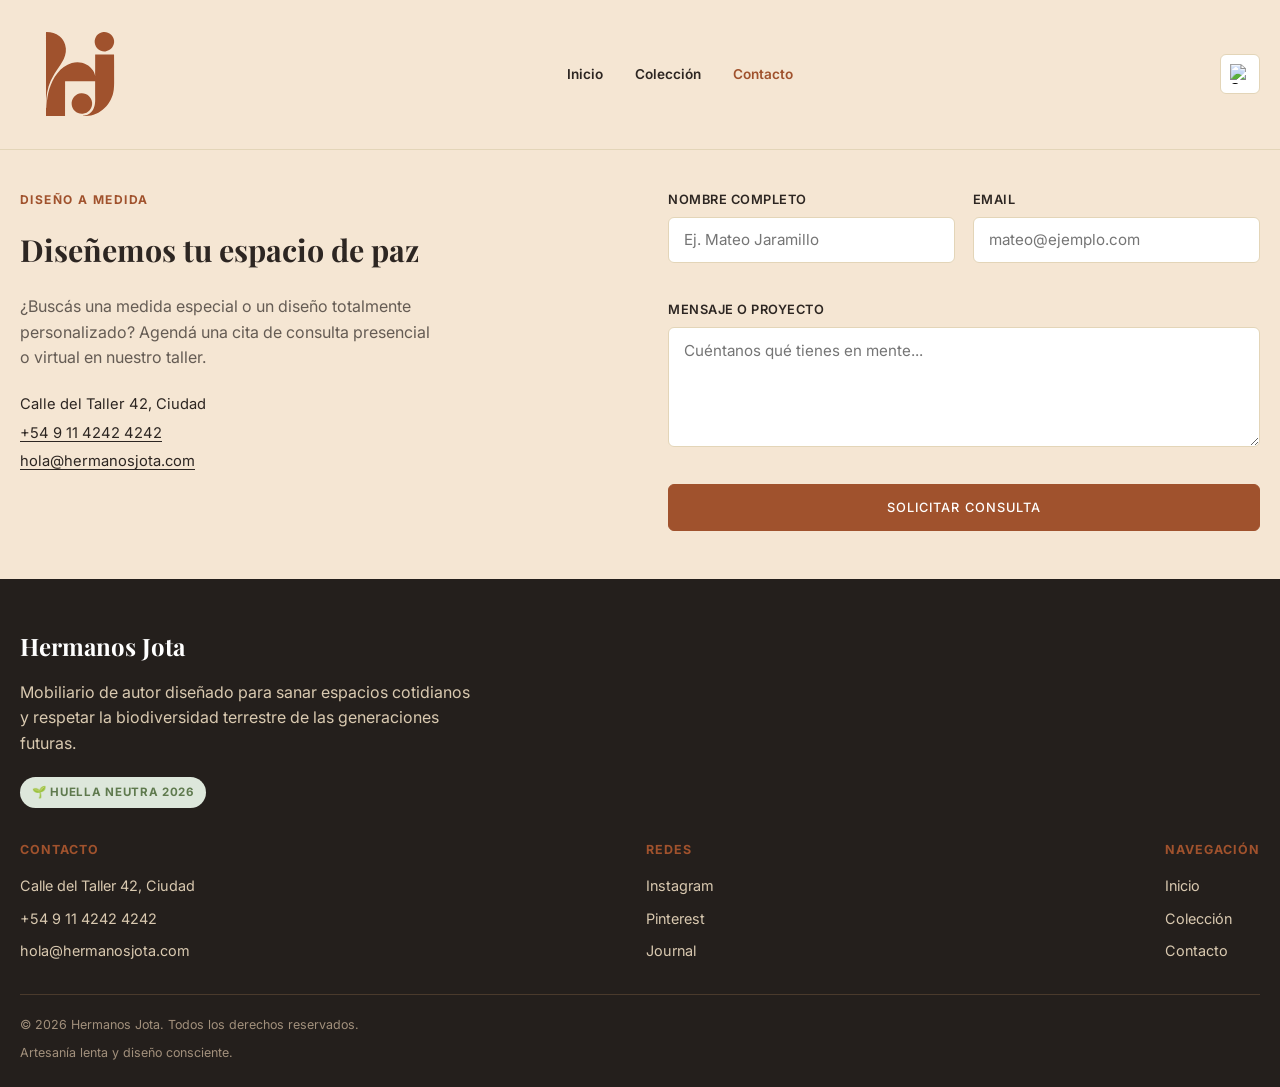
==== commit c97ed7d5: "Remplazo el front, unifico css, mejoro buscador, arreglo bugs de imagenes" ====
--- a/contacto.html
+++ b/contacto.html
@@ -1,129 +1,143 @@
 <!DOCTYPE html>
 <html lang="es">
 <head>
-    <meta charset="UTF-8">
-    <meta name="viewport" content="width=device-width, initial-scale=1.0">
-    <title>Hermanos Jota - Contacto</title>
-
-    <link rel="preconnect" href="https://fonts.googleapis.com">
-    <link rel="preconnect" href="https://fonts.gstatic.com" crossorigin>
-    <link href="https://fonts.googleapis.com/css2?family=Inter:wght@300;400;500;700&family=Playfair+Display:ital,wght@0,400..700;1,400..700&display=swap" rel="stylesheet">
-
-    <link rel="stylesheet" href="css/base.css">
-<link rel="stylesheet" href="css/layout.css">
-<!-- Va ultimo: lo que se escriba aca gana sobre base y layout -->
-<link rel="stylesheet" href="css/componentes.css">
+  <meta charset="UTF-8">
+  <meta name="viewport" content="width=device-width, initial-scale=1.0">
+  <title>Contacto | Hermanos Jota</title>
+  <meta name="description" content="Escribinos tus consultas sobre nuestras piezas de mobiliario de autor.">
+  <link rel="icon" href="assets/logo.svg" type="image/svg+xml">
+  <link rel="stylesheet" href="css/styles.css">
 </head>
 <body>
-    <header class="encabezado-principal">
-        <a href="index.html"><img src="/assets/logo.svg" alt="Logo Hermanos Jota" class="logo"></a>
-        <nav class="menu-navegacion">
-            <ul>
-                <li><a href="productos.html" class="enlace-navegacion">Colección</a></li>
-                <li><a href="index.html#nosotros" class="enlace-navegacion">Nosotros</a></li>
-                <li><a href="index.html#taller" class="enlace-navegacion">Taller</a></li>
-                <li><a href="contacto.html" class="enlace-navegacion">Contacto</a></li>
-            </ul>
-        </nav>
-        <div class="bloque-derecho-header">
-            <span class="tag-huella">🍃 HUELLA NEUTRA 2026</span>
-            <button class="boton-carrito" id="boton-carrito" aria-label="Ver carrito">
-            <span class="contador-carrito" id="contador-carrito">0</span>
-            </button>
+
+  <!-- ============== HEADER ============== -->
+  <header class="encabezado">
+    <div class="contenedor encabezado__barra">
+      <a href="index.html" class="encabezado__marca">
+        <img src="assets/logo.svg" alt="Logo Hermanos Jota">
+      </a>
+
+      <nav class="nav-principal" id="nav-principal">
+        <ul class="nav-principal__lista">
+          <li><a href="index.html">Inicio</a></li>
+          <li><a href="productos.html">Colección</a></li>
+          <li><a href="contacto.html" aria-current="page">Contacto</a></li>
+        </ul>
+      </nav>
+
+      <div class="encabezado__acciones">
+        <div class="carrito-wrapper">
+          <button class="boton-carrito" id="boton-carrito" type="button" aria-label="Ver carrito">
+            <img src="https://cdn-icons-png.flaticon.com/512/3144/3144456.png" alt="Carrito" class="icono-carrito">
+            <span class="contador-carrito oculto" id="contador-carrito">0</span>
+          </button>
+
+          <div class="mini-carrito" id="mini-carrito">
+            <p class="mini-carrito__titulo">Tu carrito</p>
+            <p class="mini-carrito__vacio" id="mini-carrito-vacio">Todavía no agregaste piezas.</p>
+            <ul class="mini-carrito__lista" id="lista-mini-carrito"></ul>
+            <div class="mini-carrito__footer">
+              <button class="boton boton--secundario" id="vaciar-carrito" type="button">Vaciar carrito</button>
+            </div>
+          </div>
         </div>
-    </header>
 
-    <!--MAIN EXCLUSIVO DE LA PÁGINA DE CONTACTO-->
-    <main>
-        <section class="seccion-contacto-pagina">
-            <!-- Izquierda: Textos -->
-            <div class="info-contacto-pagina">
-                <h1 class="titulo-contacto">Diseñemos tu espacio de paz</h1>
-                <p class="descripcion-contacto">¿Buscas una medida especial o un diseño totalmente personalizado? Agenda una cita de consulta presencial o virtual en nuestro taller.</p>
-                
-                <p class="dato-contacto">Calle del Taller 42, Ciudad</p>
-                <p class="dato-contacto">hola@hermanosjota.com</p>
+        <button class="boton-menu" id="boton-menu" type="button" aria-label="Abrir menú" aria-expanded="false">
+          <span></span><span></span><span></span>
+        </button>
+      </div>
+    </div>
+  </header>
+
+  <main class="contenedor">
+    <!-- ============== CTA / FORMULARIO DE CONSULTA ============== -->
+    <section class="cta-consulta" style="border-top: none; padding-top: 2.5rem;">
+      <div class="cta-consulta__grid">
+        <div class="cta-consulta__info">
+          <span class="ojo-seccion">Diseño a medida</span>
+          <h1 class="titulo-seccion">Diseñemos tu espacio de paz</h1>
+          <p>¿Buscás una medida especial o un diseño totalmente personalizado? Agendá una cita de consulta presencial o virtual en nuestro taller.</p>
+          <div class="cta-consulta__contacto">
+            <span>Calle del Taller 42, Ciudad</span>
+            <a href="tel:+541142424242">+54 9 11 4242 4242</a>
+            <a href="mailto:hola@hermanosjota.com">hola@hermanosjota.com</a>
+          </div>
+        </div>
+
+        <div class="cta-consulta__formulario">
+          <form class="formulario form-consulta" novalidate>
+            <div class="formulario__fila">
+              <div class="campo" id="campo-nombre">
+                <label for="nombre">Nombre Completo</label>
+                <input type="text" id="nombre" name="nombre" placeholder="Ej. Mateo Jaramillo">
+                <span class="campo__error" id="error-nombre"></span>
+              </div>
+              <div class="campo" id="campo-email">
+                <label for="email">Email</label>
+                <input type="email" id="email" name="email" placeholder="mateo@ejemplo.com">
+                <span class="campo__error" id="error-email"></span>
+              </div>
             </div>
 
-            <!--Derecha: Formulario-->
-            <div class="formulario">
-                <!-- novalidate: apaga la validacion propia del navegador para que el evento
-                 submit llegue a js/contacto.js y corra SU validacion -->
-                <!-- La clase "form-consulta" es la que busca js/contacto.js para engancharse.
-                     "novalidate" apaga la validacion propia del navegador, para que el evento
-                     submit llegue al JS y corra la validacion escrita a mano. -->
-                <form id="formulario-contacto" class="formulario-contacto form-consulta" novalidate>
-
-                    <div class="fila-formulario">
-                        <!-- Cada campo va envuelto en un div con id="campo-XXX":
-                             js/contacto.js le agrega la clase "campo--error" cuando falla. -->
-                        <div id="campo-nombre" class="grupo-campo">
-                            <label for="nombre">NOMBRE COMPLETO</label>
-                            <input type="text" id="nombre" name="nombre" class="campo-formulario" placeholder="Ej. Mateo Messi" required>
-                            <!-- Aca adentro escribe el texto del error js/contacto.js -->
-                            <span id="error-nombre" class="mensaje-error"></span>
-                        </div>
-
-                        <div id="campo-email" class="grupo-campo">
-                            <label for="email">EMAIL</label>
-                            <input type="email" id="email" name="email" class="campo-formulario" placeholder="mateo@ejemplo.com" required>
-                            <span id="error-email" class="mensaje-error"></span>
-                        </div>
-                    </div>
-
-                    <div id="campo-mensaje" class="grupo-campo">
-                        <label for="mensaje">MENSAJE O PROYECTO</label>
-                        <textarea id="mensaje" name="mensaje" class="campo-formulario" rows="5" placeholder="Cuéntanos qué tienes en mente..." required></textarea>
-                        <span id="error-mensaje" class="mensaje-error"></span>
-                    </div>
-
-                    <button type="submit" class="boton-principal">SOLICITAR CONSULTA</button>
-
-                    <!-- Arranca oculto. js/contacto.js le saca la clase "oculto" al enviar bien. -->
-                    <p class="mensaje-exito oculto">Gracias por escribirnos. Recibimos tu consulta y te respondemos a la brevedad.</p>
-                </form>
+            <div class="campo" id="campo-mensaje">
+              <label for="mensaje">Mensaje O Proyecto</label>
+              <textarea id="mensaje" name="mensaje" placeholder="Cuéntanos qué tienes en mente..."></textarea>
+              <span class="campo__error" id="error-mensaje"></span>
             </div>
 
-        </section>
-    </main>
+            <button type="submit" class="boton boton--principal">Solicitar Consulta</button>
 
-    <footer class="pie-pagina">
-        <div class="footer-contenido"> 
-            <div class="footer-columna info-marca">
-                <h2 class="footer-logo">Hermanos Jota</h2>
-                <p class="footer-descripcion">
-                    Mobiliario de autor diseñado para sanar espacios cotidianos y respetar la biodiversidad terrestre de las generaciones futuras.
-                </p>
-                <span class="tag-huella-footer">🍃 HUELLA NEUTRA 2026</span>
-            </div>
+            <p class="mensaje-exito oculto">¡Gracias! Recibimos tu consulta y te vamos a responder a la brevedad.</p>
+          </form>
+        </div>
+      </div>
+    </section>
+  </main>
 
-            <div class="footer-columna">
-                <h3 class="footer-titulo-seccion">CONTACTO</h3>
-                <p>Calle del Taller 42, Ciudad</p>
-                <p><a href="tel:+5491142424242">+54 9 11 4242 4242</a></p>
-                <p><a href="mailto:hola@hermanosjota.com">hola@hermanosjota.com</a></p>
-            </div>
+  <!-- ============== FOOTER ============== -->
+  <footer class="pie">
+    <div class="contenedor">
+      <p class="pie__marca">Hermanos Jota</p>
+      <p class="pie__descripcion">Mobiliario de autor diseñado para sanar espacios cotidianos y respetar la biodiversidad terrestre de las generaciones futuras.</p>
+      <span class="insignia">🌱 Huella Neutra 2026</span>
 
-            <div class="footer-columna">
-                <h3 class="footer-titulo-seccion">REDES</h3>
-                <ul class="footer-redes">
-                    <li><a href="https://instagram.com" target="_blank" rel="noopener noreferrer">Instagram</a></li>
-                    <li><a href="https://pinterest.com" target="_blank" rel="noopener noreferrer">Pinterest</a></li>
-                    <li><a href="#">Journal</a></li>
-                </ul>
-            </div>
+      <div class="pie__grilla">
+        <div class="pie__columna">
+          <h4>Contacto</h4>
+          <ul>
+            <li>Calle del Taller 42, Ciudad</li>
+            <li><a href="tel:+541142424242">+54 9 11 4242 4242</a></li>
+            <li><a href="mailto:hola@hermanosjota.com">hola@hermanosjota.com</a></li>
+          </ul>
         </div>
+        <div class="pie__columna">
+          <h4>Redes</h4>
+          <ul>
+            <li><a href="https://instagram.com" target="_blank" rel="noopener noreferrer">Instagram</a></li>
+            <li><a href="https://pinterest.com" target="_blank" rel="noopener noreferrer">Pinterest</a></li>
+            <li><a href="#">Journal</a></li>
+          </ul>
+        </div>
+        <div class="pie__columna">
+          <h4>Navegación</h4>
+          <ul>
+            <li><a href="index.html">Inicio</a></li>
+            <li><a href="productos.html">Colección</a></li>
+            <li><a href="contacto.html">Contacto</a></li>
+          </ul>
+        </div>
+      </div>
 
-        <hr class="footer-linea">
+      <div class="pie__abajo">
+        <span>© 2026 Hermanos Jota. Todos los derechos reservados.</span>
+        <span>Artesanía lenta y diseño consciente.</span>
+      </div>
+    </div>
+  </footer>
 
-        <div class="footer-inferior">
-            <p>&copy; 2026 Hermanos Jota. Todos los derechos reservados.</p>
-            <p class="footer-eslogan">Artesanía lenta y diseño consciente.</p>
-        </div>
-    </footer>
-
-    <!--Script de contacto-->
-    <script src="js/carrito.js"></script>
-    <script src="js/contacto.js"></script>
+  <script src="js/data.js"></script>
+  <script src="js/api.js"></script>
+  <script src="js/cart.js"></script>
+  <script src="js/contacto.js"></script>
 </body>
-</html>+</html>
--- a/css/styles.css
+++ b/css/styles.css
@@ -0,0 +1,1267 @@
+/* =========================================================================
+   styles.css — Hermanos Jota
+   Paleta y tipografía alineadas al Manual de Marca oficial: Siena Tostado,
+   Verde Salvia, Alabastro Cálido, Vara de Oro y Rosa Polvoriento, con
+   Inter como tipografía primaria y Playfair Display como secundaria.
+   ========================================================================= */
+
+@import url("https://fonts.googleapis.com/css2?family=Inter:wght@300;400;500;700&family=Playfair+Display:ital,wght@0,400;0,700;1,400;1,700&display=swap");
+
+/* ---------- 1. Variables y reset básico ---------- */
+:root {
+  /* Colores del manual de marca */
+  --color-fondo: #f5e6d3;           /* Alabastro Cálido */
+  --color-fondo-alt: #edd9bf;       /* Alabastro Cálido, tono más oscuro para secciones */
+  --color-fondo-salvia: #dde7db;    /* Verde Salvia, tinte muy claro para tarjetas */
+  --color-texto: #2d2622;
+  --color-texto-suave: #655c54;
+  --color-terracota: #a0522d;       /* Siena Tostado — color principal de marca */
+  --color-terracota-oscuro: #7a3d21;
+  --color-salvia: #87a96b;          /* Verde Salvia — acento secundario */
+  --color-salvia-oscuro: #5f7a4e;
+  --color-vara-oro: #d4a437;        /* Vara de Oro — detalles premium */
+  --color-rosa-polvoriento: #c47a6d; /* Rosa Polvoriento — acentos suaves */
+  --color-blanco: #ffffff;
+  --color-borde: #e3d5b8;
+  --color-pie-fondo: #241f1c;
+  --color-pie-texto: #d9c9b0;
+
+  --fuente-titulos: "Playfair Display", "Georgia", serif;
+  --fuente-texto: "Inter", "Segoe UI", sans-serif;
+
+  --radio: 8px;
+  --radio-chico: 6px;
+  --sombra: 0 12px 32px rgba(43, 33, 25, 0.1);
+  --transicion: 0.2s ease;
+  --ancho-maximo: 1600px;
+}
+
+* {
+  box-sizing: border-box;
+  margin: 0;
+  padding: 0;
+}
+
+html {
+  scroll-behavior: smooth;
+}
+
+body {
+  display: flex;
+  flex-direction: column;
+  min-height: 100vh;
+  font-family: var(--fuente-texto);
+  color: var(--color-texto);
+  background-color: var(--color-fondo);
+  line-height: 1.6;
+}
+
+main {
+  flex: 1 0 auto;
+}
+
+.pie {
+  flex-shrink: 0;
+}
+
+img {
+  max-width: 100%;
+  display: block;
+}
+
+a {
+  color: inherit;
+  text-decoration: none;
+}
+
+ul {
+  list-style: none;
+}
+
+h1, h2, h3 {
+  font-family: var(--fuente-titulos);
+  font-weight: 700;
+  line-height: 1.15;
+}
+
+.contenedor {
+  width: 100%;
+  max-width: var(--ancho-maximo);
+  margin-inline: auto;
+  padding-inline: 1.25rem;
+}
+
+.oculto {
+  display: none !important;
+}
+
+/* ---------- 2. Elementos reutilizables ---------- */
+.ojo-seccion {
+  display: block;
+  text-transform: uppercase;
+  letter-spacing: 0.12em;
+  font-size: 0.75rem;
+  font-weight: 700;
+  color: var(--color-terracota);
+  margin-bottom: 0.6rem;
+}
+
+.titulo-seccion {
+  font-size: 1.9rem;
+  margin-bottom: 0.75rem;
+}
+
+.boton {
+  display: inline-block;
+  border: 1.5px solid transparent;
+  cursor: pointer;
+  font-family: var(--fuente-texto);
+  font-weight: 500;
+  font-size: 0.8rem;
+  text-transform: uppercase;
+  letter-spacing: 0.08em;
+  padding: 0.95rem 1.8rem;
+  border-radius: var(--radio-chico);
+  transition: transform var(--transicion), background-color var(--transicion), color var(--transicion);
+  text-align: center;
+}
+
+.boton--principal {
+  background-color: var(--color-terracota);
+  border-color: var(--color-terracota);
+  color: var(--color-blanco);
+}
+
+.boton--principal:hover {
+  background-color: var(--color-terracota-oscuro);
+  border-color: var(--color-terracota-oscuro);
+}
+
+.boton--secundario {
+  background-color: transparent;
+  color: var(--color-texto);
+  border-color: var(--color-texto);
+}
+
+.boton--secundario:hover {
+  background-color: var(--color-texto);
+  color: var(--color-fondo);
+}
+
+.boton--oscuro {
+  background-color: var(--color-texto);
+  border-color: var(--color-texto);
+  color: var(--color-fondo);
+}
+
+.boton--oscuro:hover {
+  background-color: #000;
+}
+
+.boton:disabled {
+  opacity: 0.6;
+  cursor: not-allowed;
+  transform: none;
+}
+
+.enlace-detalle {
+  display: inline-flex;
+  align-items: center;
+  gap: 0.35rem;
+  font-weight: 600;
+  font-size: 0.85rem;
+  text-decoration: underline;
+  text-underline-offset: 3px;
+}
+
+.insignia {
+  display: inline-flex;
+  align-items: center;
+  gap: 0.4rem;
+  background-color: var(--color-fondo-salvia);
+  color: var(--color-salvia-oscuro);
+  font-size: 0.72rem;
+  font-weight: 700;
+  text-transform: uppercase;
+  letter-spacing: 0.06em;
+  padding: 0.4rem 0.75rem;
+  border-radius: 999px;
+}
+
+.cargando {
+  display: flex;
+  align-items: center;
+  gap: 0.6rem;
+  color: var(--color-texto-suave);
+  padding-block: 2rem;
+}
+
+.cargando__spinner {
+  width: 18px;
+  height: 18px;
+  border-radius: 50%;
+  border: 3px solid var(--color-borde);
+  border-top-color: var(--color-terracota);
+  animation: girar 0.8s linear infinite;
+  flex-shrink: 0;
+}
+
+@keyframes girar {
+  to { transform: rotate(360deg); }
+}
+
+.mensaje-vacio {
+  padding: 2rem 0;
+  text-align: center;
+  color: var(--color-texto-suave);
+}
+
+.mensaje-exito {
+  background-color: #e7f0dd;
+  color: #4a5c34;
+  border: 1px solid #cddbb8;
+  border-radius: var(--radio);
+  padding: 0.85rem 1.1rem;
+  font-size: 0.9rem;
+}
+
+/* ---------- 3. Header ---------- */
+.encabezado {
+  position: sticky;
+  top: 0;
+  z-index: 50;
+  background-color: var(--color-fondo);
+  border-bottom: 1px solid var(--color-borde);
+}
+
+.encabezado__barra {
+  display: flex;
+  align-items: center;
+  justify-content: space-between;
+  gap: 1rem;
+  padding-block: 0.9rem;
+}
+
+.encabezado__marca {
+  display: flex;
+  align-items: center;
+  gap: 0.55rem;
+  font-family: var(--fuente-titulos);
+  font-weight: 700;
+  font-size: 1.15rem;
+  color: var(--color-texto);
+}
+
+.encabezado__marca img {
+  width: 120px;
+  height: auto;
+}
+
+.encabezado__acciones {
+  display: flex;
+  align-items: center;
+  gap: 0.75rem;
+}
+
+.boton-menu {
+  display: flex;
+  flex-direction: column;
+  justify-content: center;
+  gap: 5px;
+  width: 40px;
+  height: 40px;
+  background: none;
+  border: 1px solid var(--color-borde);
+  border-radius: var(--radio-chico);
+  cursor: pointer;
+}
+
+.boton-menu span {
+  display: block;
+  height: 2px;
+  width: 20px;
+  margin-inline: auto;
+  background-color: var(--color-texto);
+}
+
+.nav-principal {
+  position: absolute;
+  top: 100%;
+  left: 0;
+  right: 0;
+  background-color: var(--color-fondo);
+  border-bottom: 1px solid var(--color-borde);
+  max-height: 0;
+  overflow: hidden;
+  transition: max-height var(--transicion);
+}
+
+.nav-principal.nav--abierto {
+  max-height: 260px;
+}
+
+.nav-principal__lista {
+  display: flex;
+  flex-direction: column;
+  padding: 0.5rem 1.25rem 1rem;
+}
+
+.nav-principal__lista a {
+  display: block;
+  padding: 0.65rem 0;
+  font-weight: 600;
+  font-size: 0.9rem;
+  border-bottom: 1px solid var(--color-borde);
+}
+
+.nav-principal__lista a:last-child {
+  border-bottom: none;
+}
+
+.nav-principal__lista a[aria-current="page"] {
+  color: var(--color-terracota);
+}
+
+/* Carrito */
+.carrito-wrapper {
+  position: relative;
+}
+
+.boton-carrito {
+  position: relative;
+  display: flex;
+  align-items: center;
+  justify-content: center;
+  width: 40px;
+  height: 40px;
+  border-radius: var(--radio-chico);
+  border: 1px solid var(--color-borde);
+  background-color: var(--color-blanco);
+  cursor: pointer;
+}
+
+.icono-carrito {
+  width: 20px;
+  height: 20px;
+  display: block;
+}
+
+.contador-carrito {
+  position: absolute;
+  top: -6px;
+  right: -6px;
+  background-color: var(--color-terracota);
+  color: var(--color-blanco);
+  font-size: 0.68rem;
+  font-weight: 700;
+  min-width: 18px;
+  height: 18px;
+  border-radius: 999px;
+  display: flex;
+  align-items: center;
+  justify-content: center;
+  padding-inline: 3px;
+}
+
+.mini-carrito {
+  position: absolute;
+  top: calc(100% + 10px);
+  right: 0;
+  width: 280px;
+  background-color: var(--color-blanco);
+  border: 1px solid var(--color-borde);
+  border-radius: var(--radio);
+  box-shadow: var(--sombra);
+  padding: 1rem;
+  opacity: 0;
+  visibility: hidden;
+  transform: translateY(-6px);
+  transition: opacity var(--transicion), transform var(--transicion);
+  z-index: 60;
+}
+
+.mini-carrito.mini-carrito--abierto {
+  opacity: 1;
+  visibility: visible;
+  transform: translateY(0);
+}
+
+.mini-carrito__titulo {
+  font-family: var(--fuente-titulos);
+  font-weight: 700;
+  margin-bottom: 0.6rem;
+  font-size: 1rem;
+}
+
+.mini-carrito__lista {
+  display: flex;
+  flex-direction: column;
+  gap: 0.6rem;
+  max-height: 220px;
+  overflow-y: auto;
+}
+
+.mini-carrito__item {
+  display: flex;
+  gap: 0.6rem;
+  align-items: center;
+}
+
+.mini-carrito__img {
+  width: 44px;
+  height: 44px;
+  object-fit: contain;
+  background-color: var(--color-fondo-alt);
+  border-radius: 6px;
+}
+
+.mini-carrito__nombre {
+  font-size: 0.85rem;
+  font-weight: 600;
+}
+
+.mini-carrito__detalle {
+  font-size: 0.78rem;
+  color: var(--color-texto-suave);
+}
+
+.mini-carrito__vacio {
+  font-size: 0.85rem;
+  color: var(--color-texto-suave);
+  padding-block: 0.5rem;
+}
+
+.mini-carrito__footer {
+  margin-top: 0.8rem;
+  padding-top: 0.8rem;
+  border-top: 1px solid var(--color-borde);
+}
+
+.mini-carrito__footer .boton {
+  width: 100%;
+  padding: 0.6rem;
+  font-size: 0.75rem;
+}
+
+/* ---------- 4. Hero ---------- */
+.hero {
+  display: flex;
+  flex-direction: column;
+  gap: 2rem;
+  padding-block: 2.5rem;
+}
+
+.hero__texto {
+  display: flex;
+  flex-direction: column;
+  gap: 1.1rem;
+  align-items: flex-start;
+}
+
+.hero__titulo {
+  font-size: 2.1rem;
+}
+
+.hero__descripcion {
+  color: var(--color-texto-suave);
+  max-width: 46ch;
+}
+
+.hero__acciones {
+  display: flex;
+  flex-wrap: wrap;
+  gap: 0.85rem;
+}
+
+.hero__imagen {
+  background: linear-gradient(155deg, var(--color-fondo-alt), var(--color-fondo-salvia));
+  border-radius: var(--radio);
+  display: flex;
+  align-items: center;
+  justify-content: center;
+  padding: 2rem;
+  min-height: 260px;
+}
+
+.hero__imagen img {
+  max-height: 260px;
+  margin-inline: auto;
+  filter: drop-shadow(0 18px 24px rgba(43, 33, 25, 0.18));
+}
+
+/* ---------- 5. Cita ---------- */
+.cita {
+  padding-block: 3rem;
+  text-align: center;
+}
+
+.cita__texto {
+  font-family: var(--fuente-titulos);
+  font-size: 1.3rem;
+  font-style: italic;
+  max-width: 42ch;
+  margin-inline: auto;
+  line-height: 1.4;
+}
+
+.cita__autor {
+  display: block;
+  margin-top: 1.1rem;
+  font-family: var(--fuente-texto);
+  font-size: 0.8rem;
+  text-transform: uppercase;
+  letter-spacing: 0.08em;
+  color: var(--color-texto-suave);
+}
+
+/* ---------- 6. Encabezado de sección con acción ---------- */
+.cabecera-seccion {
+  display: flex;
+  flex-direction: column;
+  gap: 1rem;
+  align-items: flex-start;
+  margin-bottom: 1.5rem;
+}
+
+/* ---------- 7. Grilla de productos (Flexbox) ---------- */
+.grilla-productos {
+  display: flex;
+  flex-wrap: wrap;
+  gap: 1.5rem;
+  padding-block: 0.5rem 3rem;
+}
+
+.tarjeta-producto {
+  flex: 0 1 100%;
+  display: flex;
+  flex-direction: column;
+}
+
+.tarjeta-producto__imagen {
+  background: linear-gradient(155deg, var(--color-fondo-alt), var(--color-fondo-salvia));
+  border-radius: var(--radio);
+  padding: 1.4rem;
+  display: flex;
+  align-items: center;
+  justify-content: center;
+  aspect-ratio: 4 / 3;
+  margin-bottom: 1rem;
+}
+
+.tarjeta-producto__imagen img {
+  max-height: 170px;
+  object-fit: contain;
+  filter: drop-shadow(0 10px 14px rgba(43, 33, 25, 0.16));
+}
+
+.tarjeta-producto__cabecera {
+  display: flex;
+  justify-content: space-between;
+  align-items: baseline;
+  gap: 0.75rem;
+}
+
+.tarjeta-producto__nombre {
+  font-size: 1.1rem;
+}
+
+.tarjeta-producto__precio {
+  font-weight: 700;
+  color: var(--color-terracota);
+  font-size: 0.95rem;
+  white-space: nowrap;
+}
+
+.tarjeta-producto__descripcion {
+  font-size: 0.88rem;
+  color: var(--color-texto-suave);
+  margin-block: 0.5rem 0.8rem;
+}
+
+/* Buscador (catálogo) */
+.buscador {
+  padding-top: 0.5rem;
+}
+
+.buscador input {
+  width: 100%;
+  padding: 0.8rem 1rem;
+  border-radius: var(--radio-chico);
+  border: 1px solid var(--color-borde);
+  font-family: var(--fuente-texto);
+  font-size: 0.95rem;
+  background-color: var(--color-blanco);
+}
+
+.buscador input:focus {
+  outline: 2px solid var(--color-terracota);
+}
+
+/* Filtro por categorías (pills) */
+.filtro-categorias {
+  display: flex;
+  flex-wrap: wrap;
+  gap: 0.6rem;
+  padding-top: 1.5rem;
+}
+
+.filtro-categorias__pill {
+  padding: 0.55rem 1.1rem;
+  border-radius: 999px;
+  border: 1px solid var(--color-borde);
+  background-color: var(--color-blanco);
+  font-size: 0.85rem;
+  font-weight: 600;
+  cursor: pointer;
+  transition: background-color var(--transicion), color var(--transicion), border-color var(--transicion);
+}
+
+.filtro-categorias__pill:hover {
+  border-color: var(--color-salvia);
+}
+
+.filtro-categorias__pill.activo {
+  background-color: var(--color-salvia);
+  border-color: var(--color-salvia);
+  color: var(--color-blanco);
+}
+
+/* Filtros secundarios (selects) */
+.filtros-avanzados {
+  display: flex;
+  flex-wrap: wrap;
+  gap: 1rem 1.5rem;
+  align-items: center;
+  justify-content: space-between;
+  padding-block: 1.1rem;
+  border-block: 1px solid var(--color-borde);
+  margin-top: 1.25rem;
+  margin-bottom: 0.5rem;
+}
+
+.filtros-avanzados__grupo {
+  display: flex;
+  flex-wrap: wrap;
+  gap: 0.9rem;
+}
+
+.campo-select {
+  display: flex;
+  align-items: center;
+  gap: 0.5rem;
+  font-size: 0.85rem;
+  font-weight: 600;
+}
+
+.campo-select select {
+  padding: 0.5rem 0.6rem;
+  border-radius: var(--radio-chico);
+  border: 1px solid var(--color-borde);
+  background-color: var(--color-blanco);
+  font-family: var(--fuente-texto);
+  font-size: 0.85rem;
+}
+
+.filtros-avanzados__conteo {
+  font-size: 0.85rem;
+  color: var(--color-texto-suave);
+}
+
+.filtros-avanzados__conteo strong {
+  color: var(--color-texto);
+}
+
+.catalogo__cargar-mas {
+  text-align: center;
+  padding-bottom: 3rem;
+}
+
+/* ---------- 8. Sección "Artesanía Lenta" (sustentabilidad) ---------- */
+.artesania {
+  padding-block: 1rem 3rem;
+}
+
+.artesania__panel {
+  border-radius: var(--radio);
+  overflow: hidden;
+  position: relative;
+  min-height: 220px;
+  display: flex;
+  align-items: flex-end;
+  background: linear-gradient(160deg, #4a3527, #2a1d15);
+  margin-bottom: 1.5rem;
+}
+
+.artesania__panel img {
+  position: absolute;
+  inset: 0;
+  width: 100%;
+  height: 100%;
+  object-fit: contain;
+  object-position: center;
+  padding: 1.5rem;
+  filter: sepia(0.35) saturate(1.4) brightness(0.95);
+  opacity: 0.9;
+}
+
+.artesania__panel span {
+  position: relative;
+  z-index: 1;
+  color: var(--color-blanco);
+  font-weight: 600;
+  padding: 1.25rem 1.5rem;
+  background: linear-gradient(0deg, rgba(0, 0, 0, 0.55), transparent);
+  width: 100%;
+}
+
+.artesania__tarjetas {
+  display: flex;
+  flex-direction: column;
+  gap: 1.25rem;
+}
+
+.tarjeta-info {
+  padding: 1.5rem;
+  border-radius: var(--radio);
+}
+
+.tarjeta-info--claro {
+  background-color: var(--color-fondo-alt);
+}
+
+.tarjeta-info--salvia {
+  background-color: var(--color-fondo-salvia);
+}
+
+.tarjeta-info h3 {
+  font-size: 1.1rem;
+  margin-bottom: 0.5rem;
+}
+
+.tarjeta-info p {
+  color: var(--color-texto-suave);
+  font-size: 0.92rem;
+}
+
+/* ---------- 9. CTA / formulario de consulta ---------- */
+.cta-consulta {
+  padding-block: 3rem;
+  border-top: 1px solid var(--color-borde);
+}
+
+.cta-consulta__grid {
+  display: flex;
+  flex-direction: column;
+  gap: 2rem;
+}
+
+.cta-consulta__info {
+  display: flex;
+  flex-direction: column;
+  gap: 0.9rem;
+}
+
+.cta-consulta__info p {
+  color: var(--color-texto-suave);
+  max-width: 42ch;
+}
+
+.cta-consulta__contacto {
+  margin-top: 0.5rem;
+  font-size: 0.92rem;
+  display: flex;
+  flex-direction: column;
+  gap: 0.3rem;
+}
+
+.cta-consulta__contacto a {
+  text-decoration: underline;
+  text-underline-offset: 3px;
+}
+
+/* ---------- 10. Formularios ---------- */
+.formulario {
+  display: flex;
+  flex-direction: column;
+  gap: 1.1rem;
+}
+
+.formulario__fila {
+  display: flex;
+  flex-direction: column;
+  gap: 1.1rem;
+}
+
+.campo {
+  display: flex;
+  flex-direction: column;
+  gap: 0.4rem;
+  flex: 1;
+}
+
+.campo label {
+  font-weight: 600;
+  font-size: 0.8rem;
+  text-transform: uppercase;
+  letter-spacing: 0.04em;
+}
+
+.campo input,
+.campo textarea {
+  padding: 0.8rem 0.95rem;
+  border-radius: var(--radio-chico);
+  border: 1px solid var(--color-borde);
+  font-family: var(--fuente-texto);
+  font-size: 0.95rem;
+  background-color: var(--color-blanco);
+}
+
+.campo input:focus,
+.campo textarea:focus {
+  outline: 2px solid var(--color-terracota);
+}
+
+.campo textarea {
+  resize: vertical;
+  min-height: 120px;
+}
+
+.campo.campo--error input,
+.campo.campo--error textarea {
+  border-color: #c14f4f;
+}
+
+.campo__error {
+  font-size: 0.8rem;
+  color: #c14f4f;
+  min-height: 1em;
+}
+
+/* ---------- 11. Página de catálogo: encabezado ---------- */
+.catalogo-encabezado {
+  padding-block: 2.5rem 1rem;
+  max-width: 65ch;
+}
+
+.catalogo-encabezado p {
+  color: var(--color-texto-suave);
+}
+
+/* ---------- 12. Detalle de producto ---------- */
+.detalle-producto {
+  display: flex;
+  flex-direction: column;
+  gap: 2.5rem;
+  padding-block: 2rem 1rem;
+}
+
+.detalle-producto__imagen {
+  background: linear-gradient(155deg, var(--color-fondo-alt), var(--color-fondo-salvia));
+  border-radius: var(--radio);
+  padding: 2.5rem;
+  display: flex;
+  align-items: center;
+  justify-content: center;
+  min-height: 320px;
+}
+
+.detalle-producto__imagen img {
+  max-height: 320px;
+  filter: drop-shadow(0 18px 24px rgba(43, 33, 25, 0.18));
+}
+
+.detalle-producto__info {
+  display: flex;
+  flex-direction: column;
+  gap: 1rem;
+}
+
+.detalle-producto__nombre {
+  font-size: 2rem;
+}
+
+.detalle-producto__precio {
+  font-size: 1.5rem;
+  font-weight: 700;
+  color: var(--color-terracota);
+}
+
+.detalle-producto__descripcion {
+  color: var(--color-texto-suave);
+}
+
+.acabados {
+  margin-top: 0.5rem;
+}
+
+.acabados__titulo {
+  font-size: 0.78rem;
+  font-weight: 700;
+  text-transform: uppercase;
+  letter-spacing: 0.06em;
+  margin-bottom: 0.6rem;
+}
+
+.acabados__opciones {
+  display: flex;
+  flex-wrap: wrap;
+  gap: 0.6rem;
+}
+
+.acabado {
+  display: flex;
+  align-items: center;
+  gap: 0.5rem;
+  padding: 0.55rem 0.9rem;
+  border-radius: var(--radio-chico);
+  border: 1.5px solid var(--color-borde);
+  background-color: var(--color-blanco);
+  font-size: 0.82rem;
+  font-weight: 600;
+  cursor: pointer;
+  transition: border-color var(--transicion);
+}
+
+.acabado__muestra {
+  width: 14px;
+  height: 14px;
+  border-radius: 50%;
+  border: 1px solid rgba(0, 0, 0, 0.15);
+}
+
+.acabado.seleccionado {
+  border-color: var(--color-texto);
+}
+
+.detalle-producto__acciones {
+  display: flex;
+  flex-direction: column;
+  gap: 0.75rem;
+  margin-top: 0.5rem;
+}
+
+.detalle-producto__acciones .boton {
+  width: 100%;
+}
+
+.ficha-tecnica {
+  margin-top: 1rem;
+  padding-top: 1.5rem;
+  border-top: 1px solid var(--color-borde);
+}
+
+.ficha-tecnica__titulo {
+  font-size: 0.78rem;
+  font-weight: 700;
+  text-transform: uppercase;
+  letter-spacing: 0.06em;
+  margin-bottom: 0.9rem;
+}
+
+.ficha-tecnica__fila {
+  display: flex;
+  justify-content: space-between;
+  gap: 1rem;
+  padding-block: 0.55rem;
+  border-bottom: 1px solid var(--color-borde);
+  font-size: 0.9rem;
+}
+
+.ficha-tecnica__fila:last-child {
+  border-bottom: none;
+}
+
+.ficha-tecnica__fila dt {
+  color: var(--color-texto-suave);
+}
+
+.ficha-tecnica__fila dd {
+  text-align: right;
+  font-weight: 600;
+}
+
+/* Historia del producto */
+.historia-producto {
+  padding-block: 2.5rem;
+}
+
+.historia-producto__grid {
+  display: flex;
+  flex-direction: column-reverse;
+  gap: 1.75rem;
+  align-items: center;
+}
+
+.historia-producto__texto p {
+  color: var(--color-texto-suave);
+}
+
+.historia-producto__imagen {
+  width: 100%;
+  border-radius: var(--radio);
+  overflow: hidden;
+  position: relative;
+  min-height: 220px;
+  display: flex;
+  align-items: center;
+  justify-content: center;
+  background: linear-gradient(160deg, #4a3527, #2a1d15);
+}
+
+.historia-producto__imagen img {
+  max-height: 220px;
+  filter: sepia(0.35) saturate(1.4) brightness(0.95);
+}
+
+/* Complementarios */
+.complementarios {
+  padding-block: 1rem 3rem;
+}
+
+/* ---------- 13. Franja de valores (usada en catálogo / index) ---------- */
+.franja {
+  background-color: var(--color-fondo-alt);
+  padding-block: 2.5rem;
+}
+
+.franja__grilla {
+  display: flex;
+  flex-direction: column;
+  gap: 1.5rem;
+}
+
+.franja__item {
+  display: flex;
+  gap: 0.9rem;
+  align-items: flex-start;
+}
+
+.franja__icono {
+  font-size: 1.4rem;
+}
+
+.franja__item h3 {
+  font-size: 1rem;
+  margin-bottom: 0.2rem;
+}
+
+.franja__item p {
+  font-size: 0.88rem;
+  color: var(--color-texto-suave);
+}
+
+/* ---------- 14. Footer ---------- */
+.pie {
+  background-color: var(--color-pie-fondo);
+  color: var(--color-pie-texto);
+  padding-block: 3rem 1.5rem;
+}
+
+.pie__marca {
+  font-family: var(--fuente-titulos);
+  font-weight: 700;
+  font-size: 1.5rem;
+  color: var(--color-blanco);
+  margin-bottom: 0.9rem;
+}
+
+.pie__descripcion {
+  max-width: 46ch;
+  margin-bottom: 1.25rem;
+}
+
+.pie__grilla {
+  display: flex;
+  flex-direction: column;
+  gap: 2rem;
+  padding-block: 2rem;
+}
+
+.pie__columna h4 {
+  font-size: 0.78rem;
+  text-transform: uppercase;
+  letter-spacing: 0.08em;
+  margin-bottom: 0.9rem;
+  color: var(--color-terracota);
+}
+
+.pie__columna ul {
+  display: flex;
+  flex-direction: column;
+  gap: 0.6rem;
+  font-size: 0.9rem;
+}
+
+.pie__columna a:hover {
+  text-decoration: underline;
+}
+
+.pie__abajo {
+  border-top: 1px solid #4a3a2c;
+  padding-top: 1.25rem;
+  display: flex;
+  flex-direction: column;
+  gap: 0.5rem;
+  font-size: 0.78rem;
+  color: #a2907c;
+}
+
+/* =========================================================================
+   Media queries — Tablet (>= 600px)
+   ========================================================================= */
+@media (min-width: 600px) {
+  .tarjeta-producto {
+    flex: 0 1 calc(50% - 0.75rem);
+  }
+
+  .hero__titulo {
+    font-size: 2.5rem;
+  }
+
+  .franja__grilla {
+    flex-direction: row;
+    flex-wrap: wrap;
+  }
+
+  .franja__item {
+    flex: 1 1 calc(50% - 1.5rem);
+  }
+
+  .pie__grilla {
+    flex-direction: row;
+    flex-wrap: wrap;
+    justify-content: space-between;
+  }
+
+  .formulario__fila {
+    flex-direction: row;
+  }
+
+  .detalle-producto__acciones {
+    flex-direction: row;
+  }
+
+  .cita__texto {
+    font-size: 1.5rem;
+  }
+
+  .artesania__grid {
+    display: flex;
+    gap: 1.5rem;
+    align-items: stretch;
+  }
+
+  .artesania__panel {
+    flex: 1 1 55%;
+    margin-bottom: 0;
+  }
+
+  .artesania__tarjetas {
+    flex: 1 1 45%;
+    justify-content: center;
+  }
+}
+
+/* =========================================================================
+   Media queries — Desktop (>= 900px)
+   ========================================================================= */
+@media (min-width: 900px) {
+  .boton-menu {
+    display: none;
+  }
+
+  .nav-principal {
+    position: static;
+    max-height: none;
+    overflow: visible;
+    background: none;
+    border: none;
+  }
+
+  .nav-principal__lista {
+    flex-direction: row;
+    gap: 2rem;
+    padding: 0;
+  }
+
+  .nav-principal__lista a {
+    border-bottom: none;
+    padding: 0;
+    font-size: 0.85rem;
+  }
+
+  .hero {
+    flex-direction: row;
+    align-items: center;
+    padding-block: 4.5rem;
+  }
+
+  .hero__texto {
+    flex: 1 1 48%;
+  }
+
+  .hero__imagen {
+    flex: 1 1 52%;
+  }
+
+  .hero__titulo {
+    font-size: 3rem;
+  }
+
+  .tarjeta-producto {
+    flex: 0 1 calc(25% - 1.13rem);
+  }
+
+  .catalogo-grilla .tarjeta-producto {
+    flex: 0 1 calc(33.333% - 1rem);
+  }
+
+  .cabecera-seccion {
+    flex-direction: row;
+    justify-content: space-between;
+    align-items: flex-end;
+  }
+
+  .detalle-producto {
+    flex-direction: row;
+    align-items: flex-start;
+  }
+
+  .detalle-producto__imagen {
+    flex: 1 1 45%;
+    position: sticky;
+    top: 90px;
+  }
+
+  .detalle-producto__info {
+    flex: 1 1 55%;
+  }
+
+  .historia-producto__grid {
+    flex-direction: row;
+    align-items: center;
+  }
+
+  .historia-producto__imagen,
+  .historia-producto__texto {
+    flex: 1 1 50%;
+  }
+
+  .cta-consulta__grid {
+    flex-direction: row;
+    gap: 3.5rem;
+  }
+
+  .cta-consulta__info,
+  .cta-consulta__formulario {
+    flex: 1 1 50%;
+  }
+
+  .franja__item {
+    flex: 1 1 calc(25% - 1.5rem);
+  }
+
+  .filtros-avanzados {
+    flex-wrap: nowrap;
+  }
+}
